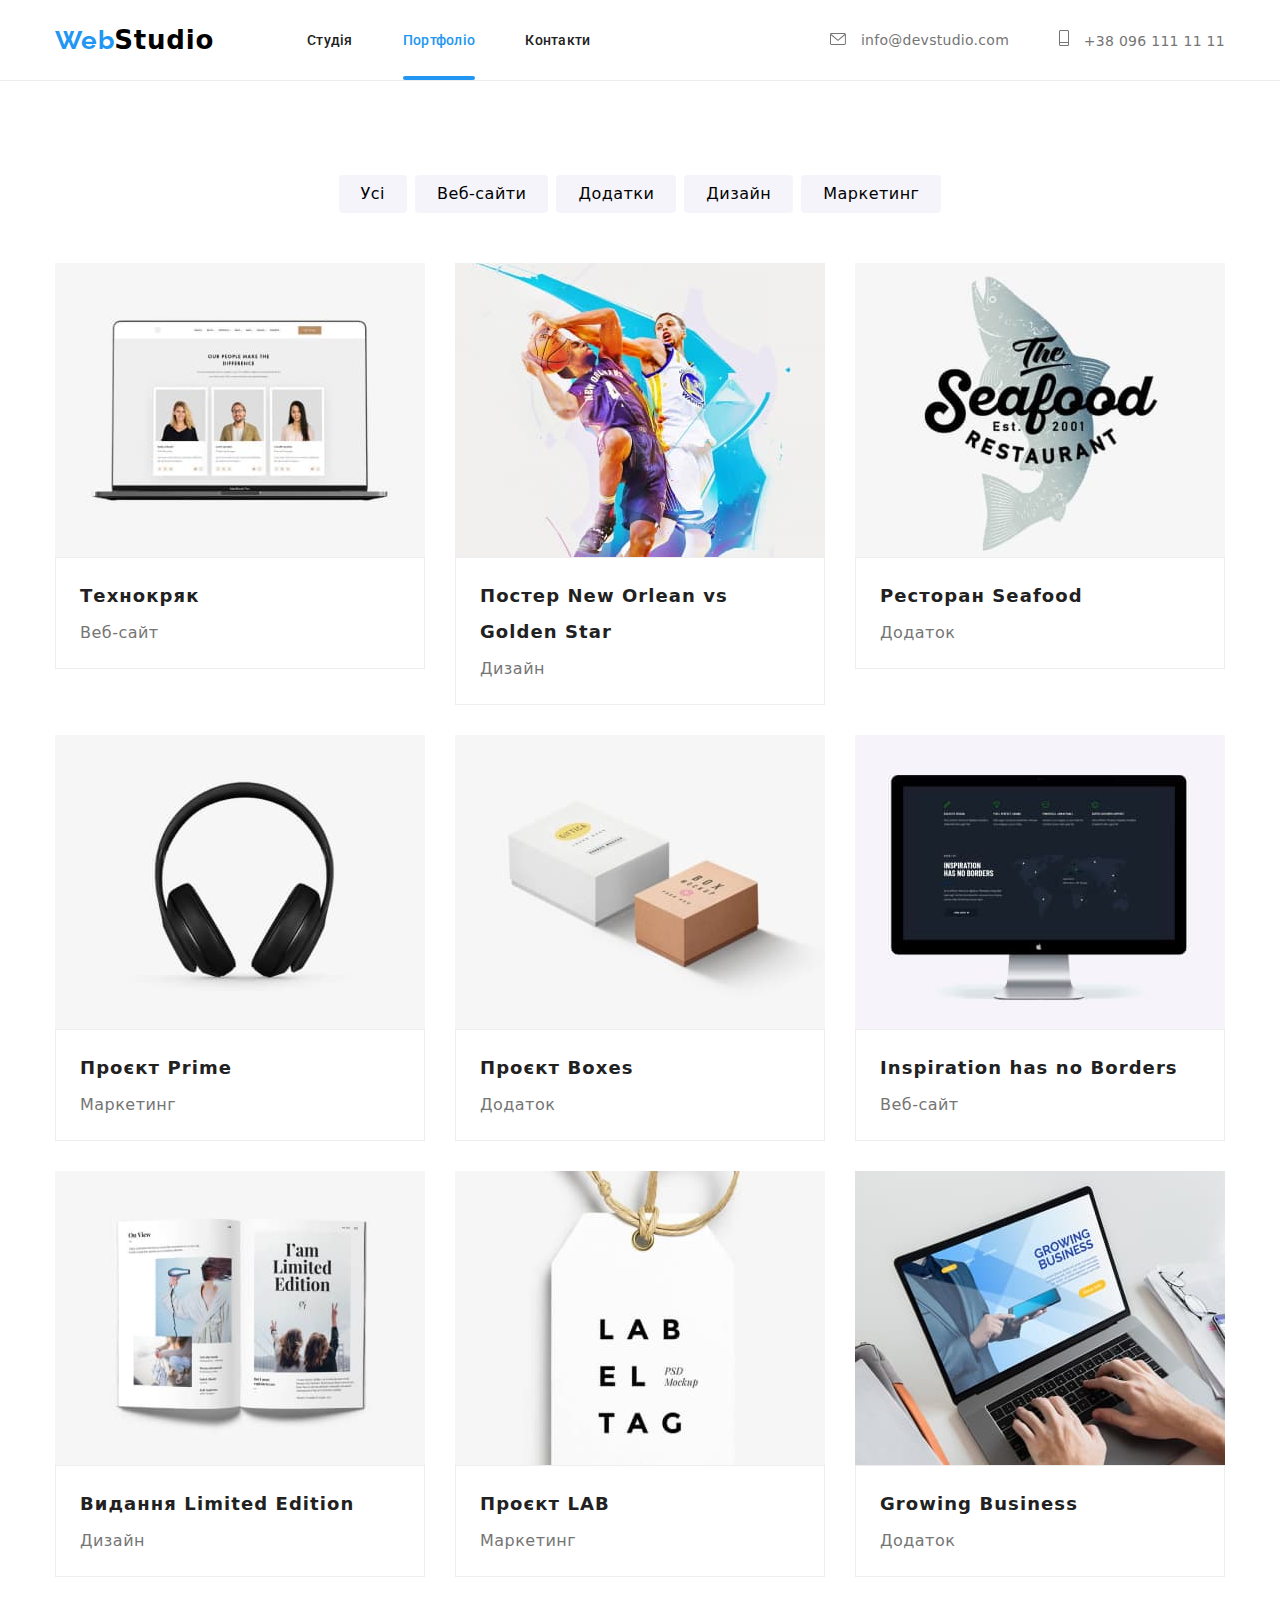
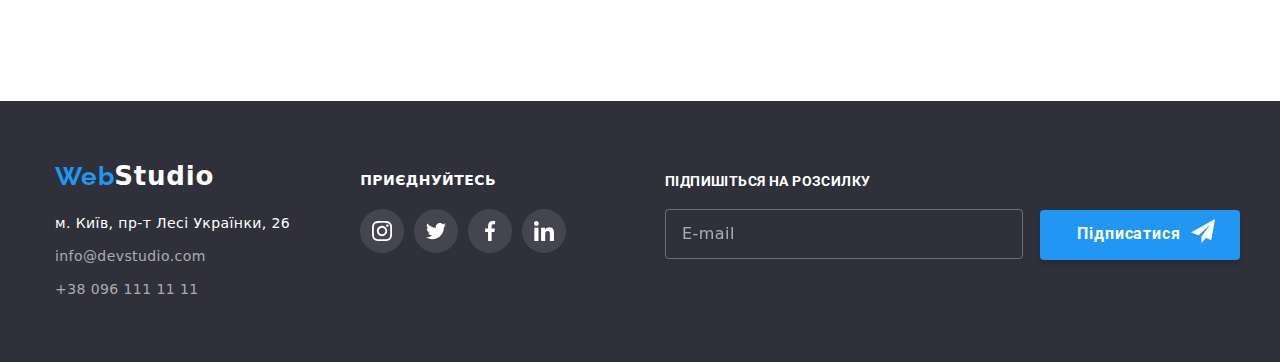
==== portfolio.html @ ce72c4d0 "first commit SASS files" ====
<!DOCTYPE html>
<html lang="uk">
  <head>
    <meta charset="UTF-8" />
    <meta http-equiv="X-UA-Compatible" content="IE=edge" />
    <meta name="viewport" content="width=device-width, initial-scale=1.0" />
    <link rel="preconnect" href="https://fonts.googleapis.com" />
    <link rel="preconnect" href="https://fonts.gstatic.com" crossorigin />
    <link
      href="https://fonts.googleapis.com/css2?family=Raleway:wght@700&family=Roboto:wght@400;500;700;900&display=swap"
      rel="stylesheet"
    />
    <title>Портфоліо</title>
    <link
      rel="stylesheet"
      href="https://cdnjs.cloudflare.com/ajax/libs/modern-normalize/1.1.0/modern-normalize.min.css"
    />
    <!-- <link rel="stylesheet" href="css/styles.css" />   -->

       <link rel="stylesheet" href="./css/main.min.css" />  
  </head>
  <body>
    <header class="top-page">
      <div class="container container-header">
        <!-- container navigation -->

        <nav>
          <ul class="navigation">
            <li>
              <a href="WebStudio" lang="en" class="logo">
                <span class="part-logo">Web</span>Studio</a
              >
            </li>
            <li>
              <a href="./index.html" class="navigation-link">Студія</a>
            </li>
            <li>
              <a href="./portfolio.html" class="navigation-link current">Портфоліо</a>
            </li>
            <li><a href="#" class="navigation-link">Контакти</a></li>
          </ul>
        </nav>

        <!-- container contacts -->

        <ul class="contacts">
          <li>
            <a href="mailto:info@devstudio.com" class="contact-link">
              <svg class="contacts-logos" width="16" height="12">
                <use href="./images/icons.svg#icon-envelopehover"></use>
              </svg>
              info@devstudio.com</a
            >
          </li>
          <li>
            <a href="tel:+380961111111" class="contact-link">
              <svg class="contacts-logos" width="10" height="16">
                <use href="./images/icons.svg#icon-phone"></use>
              </svg>
              +38 096 111 11 11</a
            >
          </li>
        </ul>
      </div>
    </header>
    <!-- main unique part BUTTONS AND PROJECTS-->

    <main>
          <section class="buttons-and-projects">
            <div class="container-buttons-projects">
              <ul class="button-list">
                <li><button type="button" class="button-item">Усі</button></li>
                <li>
                  <button type="button" class="button-item">Веб-сайти</button>
                </li>
                <li><button type="button" class="button-item">Додатки</button></li>
                <li><button type="button" class="button-item">Дизайн</button></li>
                <li>
                  <button type="button" class="button-item">Маркетинг</button>
                </li>
              </ul>

          <!-- projects -->

          <h1 class="projects-hidden">Проекти</h1>

          <ul class="projects-list">

            <li class="projects">
            
              <a class="project-link" href="#" target="_blank" rel="noopener nofollow noreferrer">
            
                <div class="project-overlay">
                  <img src="./images/technoduck.jpg" alt="Веб-сайт Технокряк" width="370" height="294" class="project-image" />
                  <p class="project-text">
                    Ресурс пропонує комплексні пропозиції з різним рівнем функціоналу та сервісів. Все це дозволить відвідувачу
                    отримати
                    вичерпні відомості про компанію чи приватну особу.
                  </p>
                </div>
                <div class="project-border">
                  <h2 class="project-heading">Технокряк</h2>
                  <p class="project-description">Веб-сайт</p>
                </div>
              </a>
            </li>


            <li class="projects">
              <a class="project-link" href="#" target="_blank" rel="noopener nofollow noreferrer">
            
            
                <div class="project-overlay">
                  <img src="./images/neworleans.jpg" alt="Постер New Orlean vs Golden Star" width="370" height="294"
                    class="project-image" />
                  <p class="project-text">
                    Ресурс пропонує комплексні пропозиції з різним рівнем функціоналу та сервісів. Все це дозволить відвідувачу
                    отримати
                    вичерпні відомості про компанію чи приватну особу.
                  </p>
            
                </div>
                <div class="project-border">
                  <h2 class="project-heading">
                    Постер New Orlean vs Golden Star
                  </h2>
                  <p class="project-description">Дизайн</p>
                </div>
              </a>
            </li>


            <li class="projects">
              <a
                class="project-link"
                href="#"
                target="_blank"
                rel="noopener nofollow noreferrer"
                >
                
                <div class="project-overlay">

               <img
                  src="./images/seafood.jpg"
                  alt="Ресторан Seafood"
                  width="370"
                  height="294"
                  class="project-image"
              />


                <p class="project-text">
                  Ресурс пропонує комплексні пропозиції з різним рівнем функціоналу та сервісів. Все це дозволить відвідувачу отримати
                  вичерпні відомості про компанію чи приватну особу.
                </p>
            
             </div>
              <div class="project-border">
                <h2 class="project-heading">Ресторан Seafood</h2>
                <p class="project-description">Додаток</p>
              </div>
              </a>
            </li>

            <li class="projects">
              <a
                class="project-link"
                href="#"
                target="_blank"
                rel="noopener nofollow noreferrer"
                >
                
                <div class="project-overlay">

                <img
                  src="./images/prime.jpg"
                  alt="Проєкт Prime"
                  width="370"
                  height="294"
                  class="project-image"
              />
            
                <p class="project-text">
                  Ресурс пропонує комплексні пропозиції з різним рівнем функціоналу та сервісів. Все це дозволить відвідувачу отримати
                  вичерпні відомості про компанію чи приватну особу.
                </p>
            </div>
              <div class="project-border">
                <h2 class="project-heading">Проєкт Prime</h2>
                <p class="project-description">Маркетинг</p>
              </div>
              </a>
            </li>


            <li class="projects">
              <a
                class="project-link"
                href="#"
                target="_blank"
                rel="noopener nofollow noreferrer"
                >
                <div class="project-overlay">

                <img
                  src="./images/boxes.jpg"
                  alt="Проєкт Boxes"
                  width="370"
                  height="294"
                  class="project-image"
              />
            
            
                <p class="project-text">
                  Ресурс пропонує комплексні пропозиції з різним рівнем функціоналу та сервісів. Все це дозволить відвідувачу отримати
                  вичерпні відомості про компанію чи приватну особу.
                </p>
            </div>
              <div class="project-border">
                <h2 class="project-heading">Проєкт Boxes</h2>
                <p class="project-description">Додаток</p>
              </div>
              </a>
            </li>

            <li class="projects">
              <a
                class="project-link"
                href="#"
                target="_blank"
                rel="noopener nofollow noreferrer"
                >
                <div class="project-overlay">

                <img
                  src="./images/inspiration.jpg"
                  alt="Веб-сайт Inspiration has no Borders"
                  width="370"
                  height="294"
                  class="project-image"
              />
            
                <p class="project-text">
                  Ресурс пропонує комплексні пропозиції з різним рівнем функціоналу та сервісів. Все це дозволить відвідувачу отримати
                  вичерпні відомості про компанію чи приватну особу.
                </p>
            
            </div>
              <div class="project-border">
                <h2 class="project-heading">Inspiration has no Borders</h2>
                <p class="project-description">Веб-сайт</p>
              </div>

              </a>
            </li>

            <li class="projects">
              <a
                class="project-link"
                href="#"
                target="_blank"
                rel="noopener nofollow noreferrer"
                >
                <div class="project-overlay">

                <img
                  class="project-image"
                  src="./images/limited.jpg"
                  alt="Видання Limited Edition"
                  width="370"
                  height="294"
              />
            
                <p class="project-text">
                  Ресурс пропонує комплексні пропозиції з різним рівнем функціоналу та сервісів. Все це дозволить відвідувачу отримати
                  вичерпні відомості про компанію чи приватну особу.
                </p>
            
            </div>   
            
              <div class="project-border">
                <h2 class="project-heading">Видання Limited Edition</h2>
                <p class="project-description">Дизайн</p>
              </div>
              </a>
            </li>

            <li class="projects">
              <a
                class="project-link"
                href="#"
                target="_blank"
                rel="noopener nofollow noreferrer"
                >
                <div class="project-overlay">

                <img
                  class="project-image"
                  src="./images/lab.jpg"
                  alt="Проєкт LAB"
                  width="370"
                  height="294"
              />

                <p class="project-text">
                  Ресурс пропонує комплексні пропозиції з різним рівнем функціоналу та сервісів. Все це дозволить відвідувачу отримати
                  вичерпні відомості про компанію чи приватну особу.
                </p>
            </div>
           
              <div class="project-border">
                <h2 class="project-heading">Проєкт LAB</h2>
                <p class="project-description">Маркетинг</p>
              </div>
              </a>
            </li>

            <li class="projects">
              <a
                class="project-link"
                href="#"
                target="_blank"
                rel="noopener nofollow noreferrer"
                >
                
                <div class="project-overlay">
                  <img
                  class="project-image"
                  src="./images/growingb.jpg"
                  alt="Додаток"
                  width="370"
                  height="294"
              />
            
                <p class="project-text">
                  Ресурс пропонує комплексні пропозиції з різним рівнем функціоналу та сервісів. Все це дозволить відвідувачу отримати
                  вичерпні відомості про компанію чи приватну особу.
                </p>

                </div>
            
              <div class="project-border">
                <h2 class="project-heading">Growing Business</h2>
                <p class="project-description">Додаток</p>
              </div>
            </li>
            </a>
          </ul>
        </div>
      </section>
    </main>

    <!-- footer HTML and portfolio -->

    <footer class="bottom-page">
      <div class="container container-footer">
        <div class="footer-contacts">
          <a href="WebStudio" lang="en" class="logo-footer"
            ><span class="part-logo">Web</span>Studio</a
          >
          <address>
            <ul class="link">
              <li>
                <a href="#" class="link-address"
                  >м. Київ, пр-т Лесі Українки, 26
                </a>
              </li>
              <li>
                <a href="mailto:info@devstudio.com" class="link-list"
                  >info@devstudio.com</a
                >
              </li>
              <li>
                <a href="tel:+380961111111" class="link-phone"
                  >+38 096 111 11 11</a
                >
              </li>
            </ul>
          </address>
        </div>

        <!-- --------------приєднуйтесь--------------------------- -->
        <div class="join-us">
          <span class="join-us-heading"> приєднуйтесь </span>
          <ul class="join-us-list">
            <li class="join-us-list-item">
              <a class="join-us-link" href="#">
                <svg class="join-us-logo" width="20" height="20">
                  <use href="./images/icons.svg#icon-instagram"></use>
                </svg>
              </a>
            </li>

            <li class="join-us-list-item">
              <a class="join-us-link" href="#">
                <svg class="join-us-logo" width="20" height="20">
                  <use href="./images/icons.svg#icon-twitter"></use>
                </svg>
              </a>
            </li>

            <li class="join-us-list-item">
              <a class="join-us-link" href="#">
                <svg class="join-us-logo" width="20" height="20">
                  <use href="./images/icons.svg#icon-facebook"></use>
                </svg>
              </a>
            </li>

            <li class="join-us-list-item">
              <a class="join-us-link" href="#">
                <svg class="join-us-logo" width="20" height="20">
                  <use href="./images/icons.svg#icon-linkedin"></use>
                </svg>
              </a>
            </li>
          </ul>

          <!-- footer part 3 -->
          
          <div class="footer-form">
          
            <form class="form-position">
              <span class="form-text"> Підпишіться на розсилку </span>
          
              <label for="footer-mail" class="form-label">
              </label>
              <input type="mail" name="footer-mail" id="footer-mail" class="form-input-mail" placeholder="E-mail"> </input>
          
              <button type="submit" class="footer-button"> Підписатися
                <svg class="footer-button-logo" width="24" height="24">
                  <use href="./images/icons.svg#icon-plane">
                  </use>
                </svg>
              </button>
            </form>

        </div>
      </div>
    </footer>
  </body>
</html>
---- css/styles.css ----
:root {
  --heading-color: #212121;
  --paragraps-color: #757575;
  --logo-hover-color: #2196f3;
  --black-logo-color: #000000;
  --white-logo-hero-color: #ffffff;
  --white-transparent-color: rgba(255, 255, 255, 0.6);

  --head-background-color: #ffffff;
  --main-background-color: #f5f5f5;
  --secondary-background-color: #f5f4fa;
  --footer-background-color: #2f303a;
  --card-background-color: #eeeeee;

  --logos-color: #afb1b8;
} 

 body {
  font-family: "Roboto", sans-serif;
  color: var(--heading-color);
}

html {
  box-sizing: border-box;
}

*,
* ::before,
* ::after {
  box-sizing: inherit;
}

h1,
h2,
h3,
h4,
h5,
h6,
p {
  margin: 0;
}

ul {
  list-style: none;
  margin: 0;
  padding: 0;
} 
/* header */

 .top-page {
  border-bottom: 1px solid #ececec;
  background-color: var(--head-background-color);
  /* padding-top: 24px;
  padding-bottom: 24px; */
 }

.container-header {
  display: flex;
  align-items: center;
  width: 1200px;
  padding-left: 15px;
  padding-right: 15px;
  margin: 0 auto;
}  

 .logo {
  color: var(--black-logo-color);
  font-weight: 700;
  font-size: 26px;
  line-height: 1.1923;
  letter-spacing: 0.03em;
  text-decoration: none;
}

.part-logo {
  color: var(--logo-hover-color);
  font-family: "Raleway";
} 

 .navigation {
  list-style: none;
  display: flex;
  align-items: center;
}

.navigation :not(:first-child) {
  margin-left: 50px;
}

.navigation :nth-child(2) {
  margin-left: 93px;
}

.navigation-list {
  display: flex;
}

.navigation-link {
  font-family: "Roboto";
  font-weight: 500;
  font-size: 14px;
  line-height: 1.1428;
  letter-spacing: 0.02em;

  color: var(--heading-color);
  text-decoration: none;

  position: relative;
  display: block;
  padding-top: 32px;
  padding-bottom: 32px;
}

.navigation-link::after {
  opacity: 0;
}

.navigation-link.current::after {
  content: "";
  position: absolute;
  width: 100%;
  height: 4px;
  left: 0;
  bottom: 0;

  background: var(--logo-hover-color);
  border-radius: 2px;

  opacity: 1;
  transition: color 250ms cubic-bezier(0.4, 0, 0.2, 1);
}

.navigation-link:hover,
.navigation-link:focus {
  color: var(--logo-hover-color);
  transition: color 250ms cubic-bezier(0.4, 0, 0.2, 1);
}

.navigation .navigation-link.current {
  color: var(--logo-hover-color);
} 

 .contacts {
  list-style: none;
  display: flex;
  margin-left: auto;
  gap: 50px;
  align-items: center;
}

.contacts-logos {
  fill: currentColor;
  margin-right: 10px;
}

.contact-link {
  color: var(--paragraps-color);
  text-decoration: none;
  font-weight: 500;
  font-size: 14px;
  line-height: 1.1428;
  letter-spacing: 0.02em;

  transition: color 250ms cubic-bezier(0.4, 0, 0.2, 1);
}

.contact-link:hover,
.contact-link:focus,
.contacts-logos:hover,
.contacts-logos:focus {
  color: var(--logo-hover-color);
} 

/*-------------main unique part----------------- */
/* hero */

 .hero {
  background-color: var(--footer-background-color);
  padding-top: 200px;
  padding-bottom: 200px;
  background-image: linear-gradient(
      rgba(47, 48, 58, 0.4),
      rgba(47, 48, 58, 0.4)
    ),
    url(../images/overlay.jpg);
  max-height: 1600px;
  background-repeat: no-repeat;
  background-position: center;
  background-size: cover;
}

.container-hero {
  width: 1200px;
  padding-left: 15px;
  padding-right: 15px;
  margin: 0 auto;
  /* height: 600px;*/
}

.hero-title {
  color: var(--white-logo-hero-color);
  font-weight: 900;
  font-size: 44px;
  line-height: 1.3636;
  text-align: center;
  letter-spacing: 0.06em;
  text-transform: uppercase;
}

.hero-button {
  font-family: inherit;
  font-weight: 700;
  font-size: 16px;
  line-height: 1.875;
  text-align: center;
  letter-spacing: 0.06em;
  color: var(--white-logo-hero-color);
  background-color: var(--logo-hover-color);

  padding: 10px 32px;

  display: flex;
  align-items: center;
  border: transparent;
  box-shadow: 0px 4px 4px rgba(0, 0, 0, 0.15);
  border-radius: 4px;
  margin-left: auto;
  margin-right: auto;
  margin-top: 30px;
} 

/* section Особливості */

 .container-advantages {
  display: flex;
  width: 1200px;
  padding-left: 15px;
  padding-right: 15px;
  margin-left: auto;
  margin-right: auto;
}

.advantages {
  background-color: var(--head-background-color);
  padding-top: 94px;
  padding-bottom: 94px;
}
.advantages-hidden {
  display: none;
}

.advantages-lists {
  list-style: none;

  width: 1200px;
  padding-left: 15px;
  padding-right: 15px;
  display: flex;
  gap: 30px;
  margin-left: auto;
  margin-right: auto;
}

.advantages-list {
  max-width: 270px;
}

.advantages-icon-style {
  width: 270px;
  height: 120px;
  background-color: var(--secondary-background-color);
  border-radius: 4px;
  display: flex;
  align-items: center;
  justify-content: center;
  margin-bottom: 30px;
}

.advantages-list-title {
  font-size: 14px;
  line-height: 1.1428;
  letter-spacing: 0.03em;
  text-transform: uppercase;

  margin-bottom: 10px;
}

.advantages-list-text {
  color: var(--paragraps-color);
  font-size: 14px;
  line-height: 1.7142;
  letter-spacing: 0.03em;
} 

/* section Чим ми займаємося*/

 .action-section {
  background-color: var(--head-background-color);
  padding-bottom: 94px;
}

.container-actions {
  display: flex;
  flex-direction: column;
  width: 1200px;
  padding-left: 15px;
  padding-right: 15px;
  margin-left: auto;
  margin-right: auto;
}

.actions {
  font-size: 36px;
  line-height: 1.1666;
  text-align: center;
  letter-spacing: 0.03em;

  margin-bottom: 50px;
}

.actions-illustrations {
  list-style: none;

  display: flex;
  gap: 30px;
  flex-wrap: wrap;
}

.actions-list {
  position: relative;
}

.actions-text {
  font-weight: 700;
  font-size: 14px;
  line-height: 16px;
  text-align: center;
  letter-spacing: 0.03em;
  text-transform: uppercase;
  color: var(--head-background-color);
  background-color: rgba(47, 48, 58, 0.8);
  width: 100%;
  height: 70px;

  position: absolute;
  bottom: 0;

  display: flex;
  justify-content: center;
  align-items: center;
} 

/*section Наша команда*/

.container-team {
  display: flex;
  flex-direction: column;
  width: 1200px;
  padding-left: 15px;
  padding-right: 15px;
  margin: 0 auto;
}

.team {
  background-color: var(--secondary-background-color);
  padding-top: 94px;
  padding-bottom: 94px;
}
.team-heading {
  font-size: 36px;
  line-height: 1.1666;
  text-align: center;
  letter-spacing: 0.03em;

  margin-bottom: 50px;
}
.team-list {
  list-style: none;
  display: flex;
  gap: 30px;
}

.team-card {
  box-shadow: 0px 1px 3px rgba(0, 0, 0, 0.12), 0px 1px 1px rgba(0, 0, 0, 0.14),
    0px 2px 1px rgba(0, 0, 0, 0.2);
  border-radius: 0px 0px 4px 4px;
  background-color: var(--head-background-color);
}

.team-card-image {
  display: block;
}

.team-text {
  padding-top: 30px;
  padding-bottom: 16px;
}

.team-members {
  font-weight: 500;
  font-size: 16px;
  line-height: 1.1875;
  text-align: center;
  letter-spacing: 0.03em;
  margin-bottom: 10px;
}

.team-job {
  color: var(--paragraps-color);
  font-size: 16px;
  line-height: 1.1875;
  text-align: center;
  letter-spacing: 0.03em;
} 

.social-network-list {
  display: flex;
  justify-content: center;
  gap: 10px;
  margin-bottom: 30px;
}
.social-network-item {
  width: 44px;
  height: 44px;
}

.social-network-link {
  background-color: var(--white-logo-hero-color);
  border-radius: 50%;
  display: flex;
  align-items: center;
  justify-content: center;
  width: 100%;
  height: 100%;

  transition: background-color 250ms cubic-bezier(0.4, 0, 0.2, 1);
}

.social-network-logo {
  fill: var(--logos-color);

  transition: fill 250ms cubic-bezier(0.4, 0, 0.2, 1);
}

.social-network-link:hover,
.social-network-link:focus {
  background-color: var(--logo-hover-color);
}

.social-network-link:hover .social-network-logo {
  fill: var(--white-logo-hero-color);
}

.social-network-link:focus .social-network-logo {
  fill: var(--white-logo-hero-color);
} 

/* < !-- ---------Постійні клієнти----------------- --> */

 .clients {
  background-color: var(--head-background-color);
  padding-top: 94px;
  padding-bottom: 94px;
}
.container-clients {
  display: flex;
  flex-direction: column;
  width: 1200px;
  padding-left: 15px;
  padding-right: 15px;
  margin: 0 auto;
}

.clients-heading {
  font-size: 36px;
  line-height: 42px;
  text-align: center;
  letter-spacing: 0.03em;
  color: var(--heading-color);
  margin-bottom: 50px;
}

.clients-list {
  display: flex;
  justify-content: center;
  gap: 30px;
}

.clients-list-item {
  width: 170px;
  height: 92px;
}

.clients-link {
  width: 100%;
  height: 100%;

  display: flex;
  align-items: center;
  justify-content: center;
  border: 1px solid var(--logos-color);
  border-radius: 4px;
}

.clients-logo {
  fill: var(--logos-color);
  width: 106px;
  height: 60px;
  transition: fill 250ms cubic-bezier(0.4, 0, 0.2, 1),
    border 250ms cubic-bezier(0.4, 0, 0.2, 1);
}

.clients-link:hover,
.clients-link:focus {
  border-color: var(--logo-hover-color);
}

.clients-link:hover .clients-logo {
  fill: var(--logo-hover-color);
}

.clients-link:focus .clients-logo {
  fill: var(--logo-hover-color);
} 

/*-----------design footer HTML and portfolio------------*/

 .container-footer {
  display: flex;
  width: 1200px;
  padding-left: 15px;
  padding-right: 15px;
  margin: 0 auto;

  align-items: baseline;
  position: relative;
}

.footer-contacts {
  margin-right: 70px;
}

.bottom-page {
  background-color: var(--footer-background-color);
  padding-top: 60px;
  padding-bottom: 60px;
} */

.logo-footer {
  color: var(--white-logo-hero-color);
  font-style: normal;
  font-weight: 700;
  font-size: 26px;
  line-height: 1.1923;
  letter-spacing: 0.03em;
  text-decoration: none;

  display: flex;
  margin-bottom: 20px;
} 

 .link {
  list-style: none;
}

.link-address,
.link-list,
.link-phone {
  font-style: normal;
  text-decoration: none;
  font-size: 14px;
  line-height: 1.7142;
  letter-spacing: 0.03em;
  color: var(--white-logo-hero-color);

  display: flex;
}

.link-address,
.link-list {
  margin-bottom: 9px;
}

.link-list,
.link-phone {
  color: var(--white-transparent-color);
} 

/* < !-- footer part 3 --> */

 .footer-form {
  display: flex;
  align-items: baseline;
  right: 0;
  top: 12px;
  position: absolute;
}
.form-position {
  margin-left: 93px;
}

.form-text {
  display: flex;
  margin-bottom: 20px;

  font-family: "Roboto";
  font-style: normal;
  font-weight: 700;
  font-size: 14px;
  line-height: 16px;
  letter-spacing: 0.03em;
  text-transform: uppercase;
  color: var(--white-logo-hero-color);
}

.form-input-mail {
  box-sizing: border-box;

  width: 358px;
  height: 50px;

  border: 1px solid rgba(255, 255, 255, 0.3);
  filter: drop-shadow(0px 4px 4px rgba(0, 0, 0, 0.15));
  border-radius: 4px;
  background-color: transparent;
  padding-left: 16px;

  cursor: pointer;

  transition: border-color 250ms cubic-bezier(0.4, 0, 0.2, 1);
}
.form-input-mail:hover,
.form-input-mail:focus {
  border-color: var(--logo-hover-color);
}

.form-input-mail:focus {
  color: var(--head-background-color);
} 

.form-input-mail::placeholder {
  font-weight: 400;
  font-size: 16px;
  line-height: 1.25px;
 

  letter-spacing: 0.03em;

  color: rgba(255, 255, 255, 0.6);

} 

.footer-button {
  width: 200px;
  height: 50px;
  padding-right: 28px;
  margin-left: 12px;

  background-color: var(--logo-hover-color);
  box-shadow: 0px 4px 4px rgba(0, 0, 0, 0.15);
  border-radius: 4px;
  border: transparent;

  font-family: "Roboto";
  font-style: normal;
  font-weight: 700;
  font-size: 16px;
  line-height: 1.88;
  letter-spacing: 0.06em;
  color: #ffffff;

  transition: background-color 250ms cubic-bezier(0.4, 0, 0.2, 1);
}

.footer-button:hover,
.footer-button:focus {
  background-color: #188ce8;
}

.footer-button-logo {
  position: absolute;
  fill: var(--head-background-color);
  margin-left: 10px;
} */

/* < !-- --------------приєднуйтесь---------------------- --> */

 .join-us-heading {
  color: var(--white-logo-hero-color);

  font-weight: 700;
  font-size: 14px;
  line-height: 16px;
  letter-spacing: 0.03em;
  text-transform: uppercase;
}

.join-us-list {
  display: flex;
  justify-content: center;
  margin-top: 20px;
  gap: 10px;
}

.join-us-link {
  background-color: rgba(255, 255, 255, 0.1);
  width: 44px;
  height: 44px;
  display: flex;
  border-radius: 50%;
  align-items: center;
  justify-content: center;

  transition: background-color 250ms cubic-bezier(0.4, 0, 0.2, 1);
}

.join-us-link:hover,
.join-us-link:focus {
  background-color: var(--logo-hover-color);
}

.join-us-logo {
  fill: var(--white-logo-hero-color);
  display: flex;
} 

/* ---------PORTFOLIO MAIN---------- */
/* BUTTONS AND PROJECTS */

.buttons-and-projects {
  background-color: var(--head-background-color);
  padding-top: 94px;
  padding-bottom: 94px;
}
.container-buttons-projects {
  width: 1200px;
  padding-left: 15px;
  padding-right: 15px;
  margin-left: auto;
  margin-right: auto;
}

.button-list {
  font-family: inherit;
  list-style: none;
  gap: 8px;
  justify-content: center;
  display: flex;

  margin-bottom: 50px;
}

.button-item {
  font-family: inherit;
  font-weight: 500;
  font-size: 16px;
  line-height: 1.625;
  text-align: center;
  letter-spacing: 0.03em;
  background-color: var(--secondary-background-color);
  border: none;
  cursor: pointer;
  border-radius: 4px;

  padding: 6px 22px;

  transition: background-color 250ms cubic-bezier(0.4, 0, 0.2, 1),
    box-shadow 250ms cubic-bezier(0.4, 0, 0.2, 1),
    color 250ms cubic-bezier(0.4, 0, 0.2, 1);
}

.button-item:hover,
.button-item:focus {
  background-color: var(--logo-hover-color);
  color: var(--white-logo-hero-color);
  box-shadow: 0px 3px 1px rgba(0, 0, 0, 0.1), 0px 1px 2px rgba(0, 0, 0, 0.08),
    0px 2px 2px rgba(0, 0, 0, 0.12);
} 

/* projects */

.projects-hidden {
  display: none;
}

.projects-list {
  list-style: none;
  display: flex;
  flex-wrap: wrap;
  column-gap: 30px;
  row-gap: 30px;
}

.projects {
  font-size: 18px;
  line-height: 2;
  letter-spacing: 0.06em;
  background-color: var(--white-logo-hero-color);

  flex-basis: calc((100% - 60px) / 3);
  transition: box-shadow 250ms cubic-bezier(0.4, 0, 0.2, 1);
}

.projects:hover {
  box-shadow: 0px 1px 1px rgba(0, 0, 0, 0.12), 0px 4px 4px rgba(0, 0, 0, 0.06),
    1px 4px 6px rgba(0, 0, 0, 0.16);
}

.project-border {
  border: 1px solid var(--card-background-color);
  padding: 20px 24px;
}

.project-heading {
  font-size: 18px;
  line-height: 2;
  letter-spacing: 0.06em;
}

.project-description {
  font-size: 16px;
  line-height: 1.875;
  letter-spacing: 0.03em;
  color: var(--paragraps-color);

  margin-top: 4px;
}

.project-link {
  text-decoration: none;
  color: var(--heading-color);
}

.project-overlay {
  position: relative;
  overflow: hidden;
}

.project-image {
  display: block;
}

.project-text {
  text-decoration: none;
  font-size: 18px;
  line-height: 1.56;
  letter-spacing: 0.03em;
  color: var(--white-logo-hero-color);
  background-color: rgba(33, 150, 243, 0.9);

  padding-top: 63px;
  padding-bottom: 63px;
  padding-left: 24px;
  padding-right: 24px;

  position: absolute;
  width: 100%;
  height: 100%;
  opacity: 0;
  transform: translateY(0);

  transition: transform 250ms cubic-bezier(0.4, 0, 0.2, 1),
    opacity 250ms cubic-bezier(0.4, 0, 0.2, 1);
}

.project-link:hover .project-text {
  transform: translateY(-100%);
  opacity: 1;
} 

/* ------------MODAL WINDOW-------------- */

 .overlay {
  width: 100%;
  height: 100%;
  position: fixed;
  top: 0;
  left: 0;
  background-color: rgba(0, 0, 0, 0.2);

  opacity: 1;

  transition: opacity 250ms cubic-bezier(0.4, 0, 0.2, 1),
    visibility 250ms cubic-bezier(0.4, 0, 0.2, 1);
}

.modal {
  position: absolute;
  width: 528px;
  min-height: 581px;
  background: #ffffff;
  box-shadow: 0px 1px 3px rgba(0, 0, 0, 0.12), 0px 1px 1px rgba(0, 0, 0, 0.14),
    0px 2px 1px rgba(0, 0, 0, 0.2);
  border-radius: 4px;

  top: 50%;
  left: 50%;

  transform: translate(-50%, -50%) scale(1);
  transition: transform 250ms linear;
}

.overlay.is-hidden {
  opacity: 0;
  visibility: hidden;
  pointer-events: none;
}

.overlay.is-hidden .modal {
  transform: translate(-50%, -50%) scale(0);
} 

 .modal-button {
  position: absolute;
  width: 30px;
  height: 30px;
  background-color: transparent;
  border: 1px solid rgba(0, 0, 0, 0.1);
  border-radius: 50%;

  display: flex;
  align-items: center;
  justify-content: center;
  cursor: pointer;
  margin: 8px;
  right: 0;

  transition: border-color 250ms cubic-bezier(0.4, 0, 0.2, 1), fill 250ms cubic-bezier(0.4, 0, 0.2, 1);

}

.modal-button:hover{
  fill:var(--logo-hover-color);
  border-color: var(--logo-hover-color);
} */

/* -------MODAL FORM INSIDE------------ */

.modal-form {
  margin: 41px;
}

.modal-text {
  display: flex;
  justify-content: center;

  font-family: "Roboto";
  font-style: normal;
  font-weight: 700;
  font-size: 20px;
  line-height: 23px;
  text-align: center;
  letter-spacing: 0.03em;

  width: 448px;
  height: 23px;

  color: var(--heading-color);
}

.form-wrap {
  position: relative;
}

.form-modal-label {
  display: flex;
  margin-bottom: 4px;
  margin-top: 10px;

  font-size: 12px;
  line-height: 1.166;
  letter-spacing: 0.01em;

  color: var(--paragraps-color);
}

.form-input {
  width: 448px;
  height: 40px;
  border-radius: 4px;

  padding-top: 11px;
  padding-bottom: 11px;
  padding-left: 42px;
  padding-right: 12px;

  border: 1px solid rgba(33, 33, 33, 0.2);

  transition: border-color 250ms cubic-bezier(0.4, 0, 0.2, 1);
}

.form-wrap:focus .form-imput {
  border-color: var(--logo-hover-color);
}

.form-input:hover,
.form-input:focus {
  border-color: var(--logo-hover-color);
}

.form-input:focus + .modal-svg,
.form-input:hover + .modal-svg {
  fill: var(--logo-hover-color);
}

.form-input:active,
:hover,
:focus {
  outline: 0;
  outline-offset: 0;
}

.modal-svg {
  position: absolute;
  top: 50%;
  margin-left: 12px;
  left: 0;
  transform: translateY(-50%);

  fill: var(--heading-color);

  transition: fill 250ms cubic-bezier(0.4, 0, 0.2, 1);
}

.textarea-box {
  width: 448px;
  height: 120px;
  padding: 12px 16px;

  border: 1px solid rgba(33, 33, 33, 0.2);
  border-radius: 4px;
}

.textarea-box:hover,
.textarea-box:focus {
  border-color: var(--logo-hover-color);
}

.textarea-box::placeholder {
  font-size: 12px;
  line-height: 14px;
  letter-spacing: 0.01em;

  color: rgba(117, 117, 117, 0.5);
}
.checkbox {
  margin-top: 20px;
  display: flex;
  align-items: center;
}

.checkbox-icon-hide {
  /* -webkit-appearance: none;  
   -moz-appearance: none;  */

   position: absolute;
  width: 1px;
  height: 1px;
  margin: -1px;
  border: 0;
  padding: 0;
  clip: rect(0 0 0 0);
  overflow: hidden;
}

.conditions-terms {
  display: flex;
  align-items: center;
  margin-left: 13px;
}

.icon-check {
  fill: transparent;
  position: absolute;
}

.checkbox-icon-hide:checked + .icon-empty {
  background-color: var(--logo-hover-color);
  border-color: var(--logo-hover-color);
  background-size: contain;
  background-origin: border-box;
}

.checkbox-icon-hide:checked ~ .icon-check {
  fill: var(--head-background-color);
}

.icon-empty {
  display: inline-block;

  width: 16px;
  height: 15px;
  border: 2px solid #212121;
  border-radius: 2px;

  position: absolute;
}

.conditions-text {
  margin-left: 25px;

  font-size: 14px;
  line-height: 1.71;
  letter-spacing: 0.03em;

  color: var(--paragraps-color);
}

.conditions-link {
  margin-left: 5px;

  font-size: 14px;
  line-height: 1, 71;
  letter-spacing: 0.03em;

  color: var(--logo-hover-color);
} 

.modal-window-button {
  margin-top: 30px;

  font-weight: 700;

  justify-content: center;
  align-items: center;
  display: flex;
  margin-left: auto;
  margin-right: auto;

  width: 200px;
  height: 50px;

  background-color: var(--logo-hover-color);
  box-shadow: 0px 4px 4px rgba(0, 0, 0, 0.15);
  border-radius: 4px;
  border: transparent;
  font-size: 16px;
  line-height: 1.88;
  letter-spacing: 0.06em;

  color: var(--white-logo-hero-color);

  cursor: pointer;
  transition: background-color 250ms cubic-bezier(0.4, 0, 0.2, 1);
}

.modal-window-button:hover {
  background-color: #188ce8;
}
---- css/main.min.css ----
:root{--heading-color: #212121;--paragraps-color: #757575;--logo-hover-color: #2196f3;--black-logo-color: #000000;--white-logo-hero-color: #ffffff;--white-transparent-color: rgba(255, 255, 255, 0.6);--head-background-color: #ffffff;--main-background-color: #f5f5f5;--secondary-background-color: #f5f4fa;--footer-background-color: #2f303a;--card-background-color: #eeeeee;--logos-color: #afb1b8}body{font-family:"Roboto",sans-serif;color:var(--heading-color)}html{box-sizing:border-box}*,* ::before,* ::after{box-sizing:inherit}h1,h2,h3,h4,h5,h6,p{margin:0}ul{list-style:none;margin:0;padding:0}/*! modern-normalize v1.1.0 | MIT License | https://github.com/sindresorhus/modern-normalize */*,::before,::after{box-sizing:border-box}html{line-height:1.15;-webkit-text-size-adjust:100%;-moz-tab-size:4;-o-tab-size:4;tab-size:4}body{margin:0;font-family:system-ui,-apple-system,"Segoe UI",Roboto,Helvetica,Arial,sans-serif,"Apple Color Emoji","Segoe UI Emoji"}hr{height:0;color:inherit}abbr[title]{-webkit-text-decoration:underline dotted;text-decoration:underline dotted}b,strong{font-weight:bolder}code,kbd,samp,pre{font-family:ui-monospace,SFMono-Regular,Consolas,"Liberation Mono",Menlo,monospace;font-size:1em}small{font-size:80%}sub,sup{font-size:75%;line-height:0;position:relative;vertical-align:baseline}sub{bottom:-0.25em}sup{top:-0.5em}table{text-indent:0;border-color:inherit}button,input,optgroup,select,textarea{font-family:inherit;font-size:100%;line-height:1.15;margin:0}button,select{text-transform:none}button,[type=button],[type=reset],[type=submit]{-webkit-appearance:button}::-moz-focus-inner{border-style:none;padding:0}:-moz-focusring{outline:1px dotted ButtonText}:-moz-ui-invalid{box-shadow:none}legend{padding:0}progress{vertical-align:baseline}::-webkit-inner-spin-button,::-webkit-outer-spin-button{height:auto}[type=search]{-webkit-appearance:textfield;outline-offset:-2px}::-webkit-search-decoration{-webkit-appearance:none}::-webkit-file-upload-button{-webkit-appearance:button;font:inherit}summary{display:list-item}.logo{color:var(--black-logo-color);font-weight:700;font-size:26px;line-height:1.1923;letter-spacing:.03em;text-decoration:none}.part-logo{color:var(--logo-hover-color);font-family:"Raleway"}.top-page{border-bottom:1px solid #ececec;background-color:var(--head-background-color)}.container-header{display:flex;align-items:center;width:1200px;padding-left:15px;padding-right:15px;margin:0 auto}.navigation{list-style:none;display:flex;align-items:center}.navigation :not(:first-child){margin-left:50px}.navigation :nth-child(2){margin-left:93px}.navigation-list{display:flex}.navigation-link{font-family:"Roboto";font-weight:500;font-size:14px;line-height:1.1428;letter-spacing:.02em;color:var(--heading-color);text-decoration:none;position:relative;display:block;padding-top:32px;padding-bottom:32px}.navigation-link::after{opacity:0}.navigation-link.current::after{content:"";position:absolute;width:100%;height:4px;left:0;bottom:0;background:var(--logo-hover-color);border-radius:2px;opacity:1;transition:color 250ms cubic-bezier(0.4, 0, 0.2, 1)}.navigation-link:hover,.navigation-link:focus{color:var(--logo-hover-color);transition:color 250ms cubic-bezier(0.4, 0, 0.2, 1)}.navigation .navigation-link.current{color:var(--logo-hover-color)}.contacts{list-style:none;display:flex;margin-left:auto;gap:50px;align-items:center}.contacts-logos{fill:currentColor;margin-right:10px}.contact-link{color:var(--paragraps-color);text-decoration:none;font-weight:500;font-size:14px;line-height:1.1428;letter-spacing:.02em;transition:color 250ms cubic-bezier(0.4, 0, 0.2, 1)}.contact-link:hover,.contact-link:focus,.contacts-logos:hover,.contacts-logos:focus{color:var(--logo-hover-color)}.hero{background-color:var(--footer-background-color);padding-top:200px;padding-bottom:200px;background-image:linear-gradient(rgba(47, 48, 58, 0.4), rgba(47, 48, 58, 0.4)),url(../images/overlay.jpg);max-height:1600px;background-repeat:no-repeat;background-position:center;background-size:cover}.container-hero{width:1200px;padding-left:15px;padding-right:15px;margin:0 auto}.hero-title{color:var(--white-logo-hero-color);font-weight:900;font-size:44px;line-height:1.3636;text-align:center;letter-spacing:.06em;text-transform:uppercase}.hero-button{font-family:inherit;font-weight:700;font-size:16px;line-height:1.875;text-align:center;letter-spacing:.06em;color:var(--white-logo-hero-color);background-color:var(--logo-hover-color);padding:10px 32px;display:flex;align-items:center;border:rgba(0,0,0,0);box-shadow:0px 4px 4px rgba(0,0,0,.15);border-radius:4px;margin-left:auto;margin-right:auto;margin-top:30px}.container-advantages{display:flex;width:1200px;padding-left:15px;padding-right:15px;margin-left:auto;margin-right:auto}.advantages{background-color:var(--head-background-color);padding-top:94px;padding-bottom:94px}.advantages-hidden{display:none}.advantages-lists{list-style:none;width:1200px;padding-left:15px;padding-right:15px;display:flex;gap:30px;margin-left:auto;margin-right:auto}.advantages-list{max-width:270px}.advantages-icon-style{width:270px;height:120px;background-color:var(--secondary-background-color);border-radius:4px;display:flex;align-items:center;justify-content:center;margin-bottom:30px}.advantages-list-title{font-size:14px;line-height:1.1428;letter-spacing:.03em;text-transform:uppercase;margin-bottom:10px}.advantages-list-text{color:var(--paragraps-color);font-size:14px;line-height:1.7142;letter-spacing:.03em}.action-section{background-color:var(--head-background-color);padding-bottom:94px}.container-actions{display:flex;flex-direction:column;width:1200px;padding-left:15px;padding-right:15px;margin-left:auto;margin-right:auto}.actions{font-size:36px;line-height:1.1666;text-align:center;letter-spacing:.03em;margin-bottom:50px}.actions-illustrations{list-style:none;display:flex;gap:30px;flex-wrap:wrap}.actions-list{position:relative}.actions-text{font-weight:700;font-size:14px;line-height:16px;text-align:center;letter-spacing:.03em;text-transform:uppercase;color:var(--head-background-color);background-color:rgba(47,48,58,.8);width:100%;height:70px;position:absolute;bottom:0;display:flex;justify-content:center;align-items:center}.container-team{display:flex;flex-direction:column;width:1200px;padding-left:15px;padding-right:15px;margin:0 auto}.team{background-color:var(--secondary-background-color);padding-top:94px;padding-bottom:94px}.team-heading{font-size:36px;line-height:1.1666;text-align:center;letter-spacing:.03em;margin-bottom:50px}.team-list{list-style:none;display:flex;gap:30px}.team-card{box-shadow:0px 1px 3px rgba(0,0,0,.12),0px 1px 1px rgba(0,0,0,.14),0px 2px 1px rgba(0,0,0,.2);border-radius:0px 0px 4px 4px;background-color:var(--head-background-color)}.team-card-image{display:block}.team-text{padding-top:30px;padding-bottom:16px}.team-members{font-weight:500;font-size:16px;line-height:1.1875;text-align:center;letter-spacing:.03em;margin-bottom:10px}.team-job{color:var(--paragraps-color);font-size:16px;line-height:1.1875;text-align:center;letter-spacing:.03em}.social-network-list{display:flex;justify-content:center;gap:10px;margin-bottom:30px}.social-network-item{width:44px;height:44px}.social-network-link{background-color:var(--white-logo-hero-color);border-radius:50%;display:flex;align-items:center;justify-content:center;width:100%;height:100%;transition:background-color 250ms cubic-bezier(0.4, 0, 0.2, 1)}.social-network-logo{fill:var(--logos-color);transition:fill 250ms cubic-bezier(0.4, 0, 0.2, 1)}.social-network-link:hover,.social-network-link:focus{background-color:var(--logo-hover-color)}.social-network-link:hover .social-network-logo{fill:var(--white-logo-hero-color)}.social-network-link:focus .social-network-logo{fill:var(--white-logo-hero-color)}.clients{background-color:var(--head-background-color);padding-top:94px;padding-bottom:94px}.container-clients{display:flex;flex-direction:column;width:1200px;padding-left:15px;padding-right:15px;margin:0 auto}.clients-heading{font-size:36px;line-height:42px;text-align:center;letter-spacing:.03em;color:var(--heading-color);margin-bottom:50px}.clients-list{display:flex;justify-content:center;gap:30px}.clients-list-item{width:170px;height:92px}.clients-link{width:100%;height:100%;display:flex;align-items:center;justify-content:center;border:1px solid var(--logos-color);border-radius:4px}.clients-logo{fill:var(--logos-color);width:106px;height:60px;transition:fill 250ms cubic-bezier(0.4, 0, 0.2, 1),border 250ms cubic-bezier(0.4, 0, 0.2, 1)}.clients-link:hover,.clients-link:focus{border-color:var(--logo-hover-color)}.clients-link:hover .clients-logo{fill:var(--logo-hover-color)}.clients-link:focus .clients-logo{fill:var(--logo-hover-color)}.container-footer{display:flex;width:1200px;padding-left:15px;padding-right:15px;margin:0 auto;align-items:baseline;position:relative}.footer-contacts{margin-right:70px}.bottom-page{background-color:var(--footer-background-color);padding-top:60px;padding-bottom:60px}.logo-footer{color:var(--white-logo-hero-color);font-style:normal;font-weight:700;font-size:26px;line-height:1.1923;letter-spacing:.03em;text-decoration:none;display:flex;margin-bottom:20px;align-items:baseline}.link{list-style:none}.link-address,.link-list,.link-phone{font-style:normal;text-decoration:none;font-size:14px;line-height:1.7142;letter-spacing:.03em;color:var(--white-logo-hero-color);display:flex}.link-address,.link-list{margin-bottom:9px}.link-list,.link-phone{color:var(--white-transparent-color)}.join-us-heading{color:var(--white-logo-hero-color);font-weight:700;font-size:14px;line-height:16px;letter-spacing:.03em;text-transform:uppercase}.join-us-list{display:flex;justify-content:center;margin-top:20px;gap:10px}.join-us-link{background-color:rgba(255,255,255,.1);width:44px;height:44px;display:flex;border-radius:50%;align-items:center;justify-content:center;transition:background-color 250ms cubic-bezier(0.4, 0, 0.2, 1)}.join-us-link:hover,.join-us-link:focus{background-color:var(--logo-hover-color)}.join-us-logo{fill:var(--white-logo-hero-color);display:flex}.footer-form{display:flex;align-items:baseline;right:0;top:12px;position:absolute}.form-position{margin-left:93px}.form-text{display:flex;margin-bottom:20px;font-family:"Roboto";font-style:normal;font-weight:700;font-size:14px;line-height:16px;letter-spacing:.03em;text-transform:uppercase;color:var(--white-logo-hero-color)}.form-input-mail{box-sizing:border-box;width:358px;height:50px;border:1px solid rgba(255,255,255,.3);filter:drop-shadow(0px 4px 4px rgba(0, 0, 0, 0.15));border-radius:4px;background-color:rgba(0,0,0,0);padding-left:16px;cursor:pointer;transition:border-color 250ms cubic-bezier(0.4, 0, 0.2, 1)}.form-input-mail:hover,.form-input-mail:focus{border-color:var(--logo-hover-color)}.form-input-mail:focus{color:var(--head-background-color)}.form-input-mail::-moz-placeholder{font-weight:400;font-size:16px;line-height:1.25px;letter-spacing:.03em;color:rgba(255,255,255,.6)}.form-input-mail:-ms-input-placeholder{font-weight:400;font-size:16px;line-height:1.25px;letter-spacing:.03em;color:rgba(255,255,255,.6)}.form-input-mail::placeholder{font-weight:400;font-size:16px;line-height:1.25px;letter-spacing:.03em;color:rgba(255,255,255,.6)}.footer-button{width:200px;height:50px;padding-right:28px;margin-left:12px;background-color:var(--logo-hover-color);box-shadow:0px 4px 4px rgba(0,0,0,.15);border-radius:4px;border:rgba(0,0,0,0);font-family:"Roboto";font-style:normal;font-weight:700;font-size:16px;line-height:1.88;letter-spacing:.06em;color:#fff;transition:background-color 250ms cubic-bezier(0.4, 0, 0.2, 1)}.footer-button:hover,.footer-button:focus{background-color:#188ce8}.footer-button-logo{position:absolute;fill:var(--head-background-color);margin-left:10px}.overlay{width:100%;height:100%;position:fixed;top:0;left:0;background-color:rgba(0,0,0,.2);opacity:1;transition:opacity 250ms cubic-bezier(0.4, 0, 0.2, 1),visibility 250ms cubic-bezier(0.4, 0, 0.2, 1)}.modal{position:absolute;width:528px;min-height:581px;background:#fff;box-shadow:0px 1px 3px rgba(0,0,0,.12),0px 1px 1px rgba(0,0,0,.14),0px 2px 1px rgba(0,0,0,.2);border-radius:4px;top:50%;left:50%;transform:translate(-50%, -50%) scale(1);transition:transform 250ms linear}.overlay.is-hidden{opacity:0;visibility:hidden;pointer-events:none}.overlay.is-hidden .modal{transform:translate(-50%, -50%) scale(0)}.modal-button{position:absolute;width:30px;height:30px;background-color:rgba(0,0,0,0);border:1px solid rgba(0,0,0,.1);border-radius:50%;display:flex;align-items:center;justify-content:center;cursor:pointer;margin:8px;right:0;transition:border-color 250ms cubic-bezier(0.4, 0, 0.2, 1),fill 250ms cubic-bezier(0.4, 0, 0.2, 1)}.modal-button:hover{fill:var(--logo-hover-color);border-color:var(--logo-hover-color)}.modal-form{margin:41px}.modal-text{display:flex;justify-content:center;font-family:"Roboto";font-style:normal;font-weight:700;font-size:20px;line-height:23px;text-align:center;letter-spacing:.03em;width:448px;height:23px;color:var(--heading-color)}.form-wrap{position:relative}.form-modal-label{display:flex;margin-bottom:4px;margin-top:10px;font-size:12px;line-height:1.166;letter-spacing:.01em;color:var(--paragraps-color)}.form-input{width:448px;height:40px;border-radius:4px;padding-top:11px;padding-bottom:11px;padding-left:42px;padding-right:12px;border:1px solid rgba(33,33,33,.2);transition:border-color 250ms cubic-bezier(0.4, 0, 0.2, 1)}.form-wrap:focus .form-imput{border-color:var(--logo-hover-color)}.form-input:hover,.form-input:focus{border-color:var(--logo-hover-color)}.form-input:focus+.modal-svg,.form-input:hover+.modal-svg{fill:var(--logo-hover-color)}.form-input:active,:hover,:focus{outline:0;outline-offset:0}.modal-svg{position:absolute;top:50%;margin-left:12px;left:0;transform:translateY(-50%);fill:var(--heading-color);transition:fill 250ms cubic-bezier(0.4, 0, 0.2, 1)}.textarea-box{width:448px;height:120px;padding:12px 16px;border:1px solid rgba(33,33,33,.2);border-radius:4px}.textarea-box:hover,.textarea-box:focus{border-color:var(--logo-hover-color)}.textarea-box::-moz-placeholder{font-size:12px;line-height:14px;letter-spacing:.01em;color:rgba(117,117,117,.5)}.textarea-box:-ms-input-placeholder{font-size:12px;line-height:14px;letter-spacing:.01em;color:rgba(117,117,117,.5)}.textarea-box::placeholder{font-size:12px;line-height:14px;letter-spacing:.01em;color:rgba(117,117,117,.5)}.checkbox{margin-top:20px;display:flex;align-items:center}.checkbox-icon-hide{position:absolute;width:1px;height:1px;margin:-1px;border:0;padding:0;clip:rect(0 0 0 0);overflow:hidden}.conditions-terms{display:flex;align-items:center;margin-left:13px}.icon-check{fill:rgba(0,0,0,0);position:absolute}.checkbox-icon-hide:checked+.icon-empty{background-color:var(--logo-hover-color);border-color:var(--logo-hover-color);background-size:contain;background-origin:border-box}.checkbox-icon-hide:checked~.icon-check{fill:var(--head-background-color)}.icon-empty{display:inline-block;width:16px;height:15px;border:2px solid #212121;border-radius:2px;position:absolute}.conditions-text{margin-left:25px;font-size:14px;line-height:1.71;letter-spacing:.03em;color:var(--paragraps-color)}.conditions-link{margin-left:5px;font-size:14px;line-height:1,71;letter-spacing:.03em;color:var(--logo-hover-color)}.modal-window-button{margin-top:30px;font-weight:700;justify-content:center;align-items:center;display:flex;margin-left:auto;margin-right:auto;width:200px;height:50px;background-color:var(--logo-hover-color);box-shadow:0px 4px 4px rgba(0,0,0,.15);border-radius:4px;border:rgba(0,0,0,0);font-size:16px;line-height:1.88;letter-spacing:.06em;color:var(--white-logo-hero-color);cursor:pointer;transition:background-color 250ms cubic-bezier(0.4, 0, 0.2, 1)}.modal-window-button:hover{background-color:#188ce8}.buttons-and-projects{background-color:var(--head-background-color);padding-top:94px;padding-bottom:94px}.container-buttons-projects{width:1200px;padding-left:15px;padding-right:15px;margin-left:auto;margin-right:auto}.button-list{font-family:inherit;list-style:none;gap:8px;justify-content:center;display:flex;margin-bottom:50px}.button-item{font-family:inherit;font-weight:500;font-size:16px;line-height:1.625;text-align:center;letter-spacing:.03em;background-color:var(--secondary-background-color);border:none;cursor:pointer;border-radius:4px;padding:6px 22px;transition:background-color 250ms cubic-bezier(0.4, 0, 0.2, 1),box-shadow 250ms cubic-bezier(0.4, 0, 0.2, 1),color 250ms cubic-bezier(0.4, 0, 0.2, 1)}.button-item:hover,.button-item:focus{background-color:var(--logo-hover-color);color:var(--white-logo-hero-color);box-shadow:0px 3px 1px rgba(0,0,0,.1),0px 1px 2px rgba(0,0,0,.08),0px 2px 2px rgba(0,0,0,.12)}.projects-hidden{display:none}.projects-list{list-style:none;display:flex;flex-wrap:wrap;-moz-column-gap:30px;column-gap:30px;row-gap:30px}.projects{font-size:18px;line-height:2;letter-spacing:.06em;background-color:var(--white-logo-hero-color);flex-basis:calc((100% - 60px)/3);transition:box-shadow 250ms cubic-bezier(0.4, 0, 0.2, 1)}.projects:hover{box-shadow:0px 1px 1px rgba(0,0,0,.12),0px 4px 4px rgba(0,0,0,.06),1px 4px 6px rgba(0,0,0,.16)}.project-border{border:1px solid var(--card-background-color);padding:20px 24px}.project-heading{font-size:18px;line-height:2;letter-spacing:.06em}.project-description{font-size:16px;line-height:1.875;letter-spacing:.03em;color:var(--paragraps-color);margin-top:4px}.project-link{text-decoration:none;color:var(--heading-color)}.project-overlay{position:relative;overflow:hidden}.project-image{display:block}.project-text{text-decoration:none;font-size:18px;line-height:1.56;letter-spacing:.03em;color:var(--white-logo-hero-color);background-color:rgba(33,150,243,.9);padding-top:63px;padding-bottom:63px;padding-left:24px;padding-right:24px;position:absolute;width:100%;height:100%;opacity:0;transform:translateY(0);transition:transform 250ms cubic-bezier(0.4, 0, 0.2, 1),opacity 250ms cubic-bezier(0.4, 0, 0.2, 1)}.project-link:hover .project-text{transform:translateY(-100%);opacity:1}/*# sourceMappingURL=main.min.css.map */
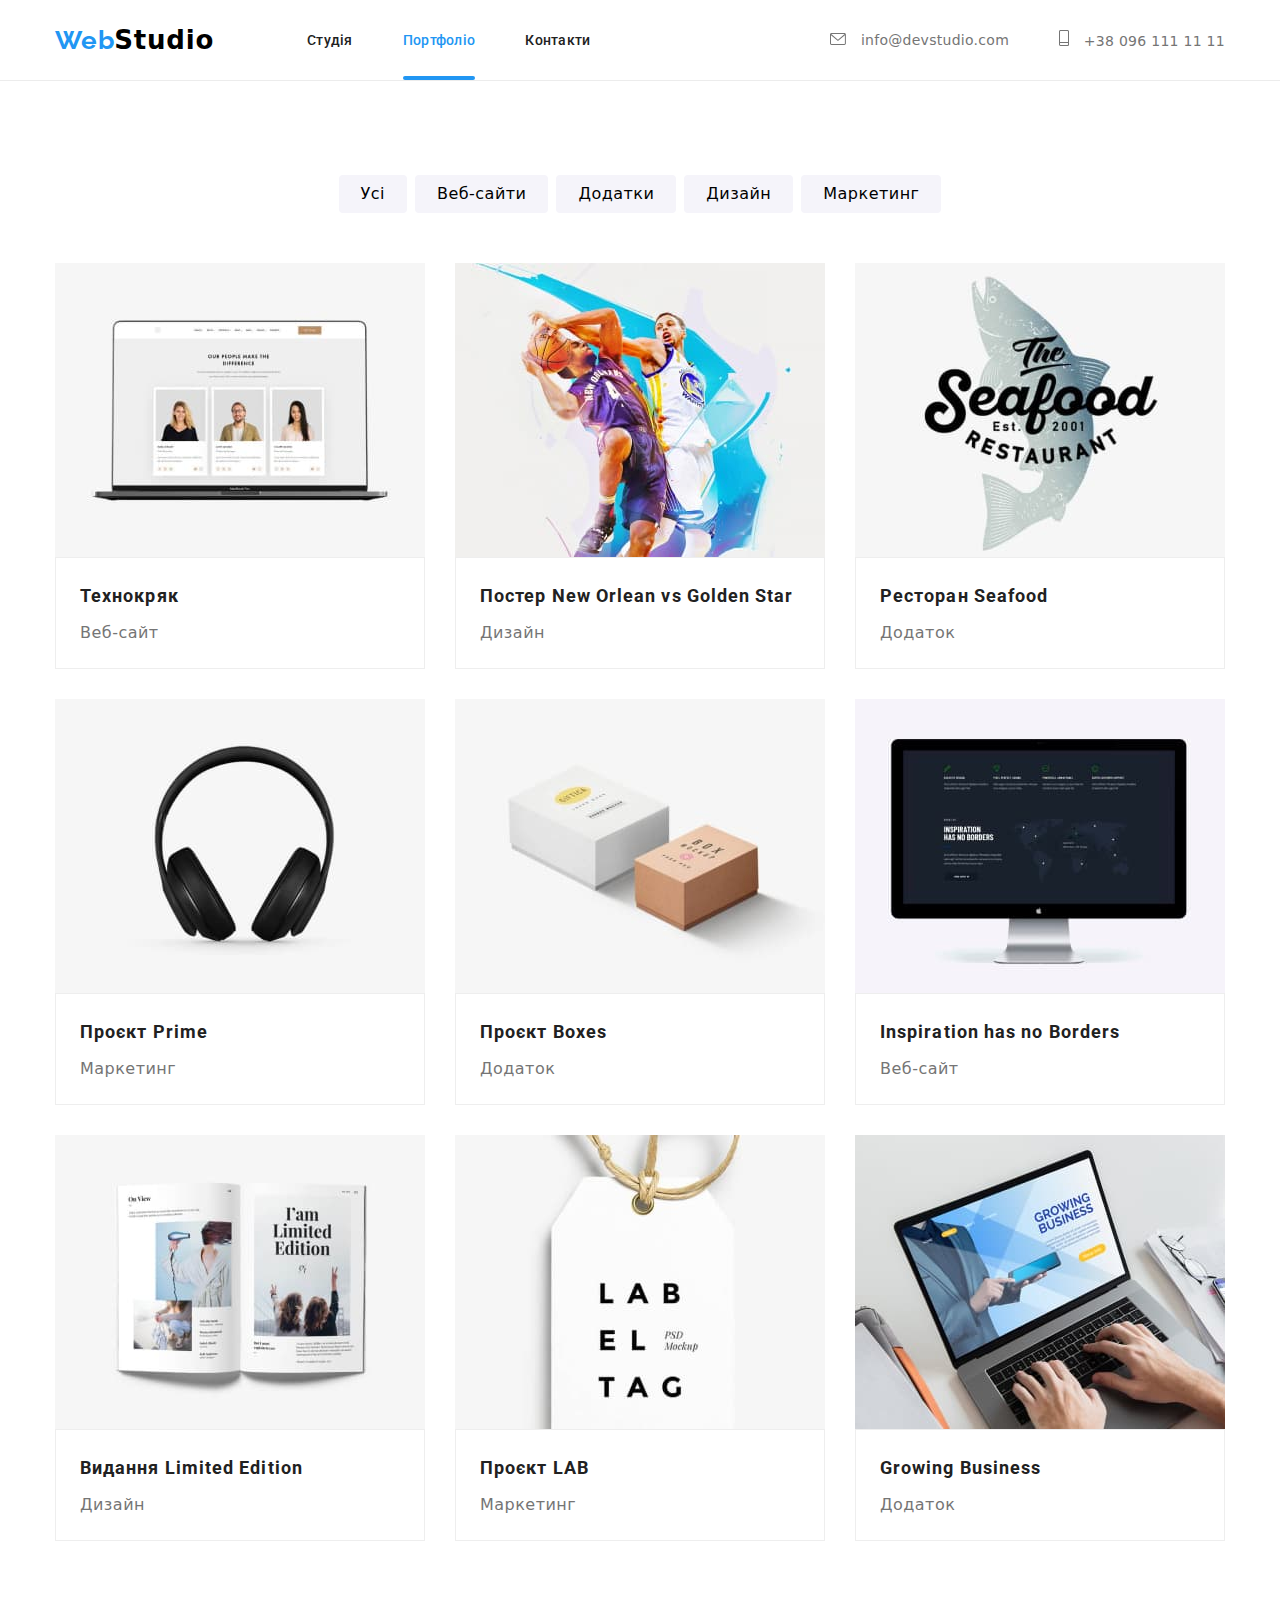
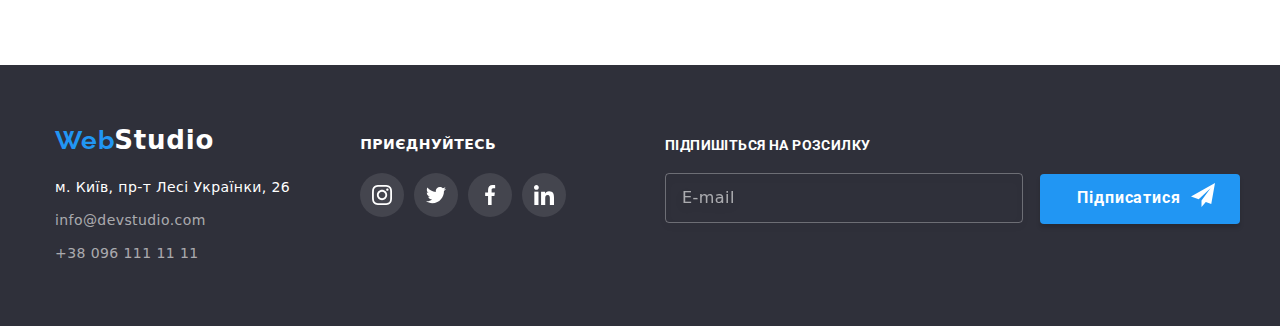
==== commit e6cdb0b9: "Added BEM" ====
--- a/portfolio.html
+++ b/portfolio.html
@@ -19,6 +19,7 @@
 
        <link rel="stylesheet" href="./css/main.min.css" />  
   </head>
+  
   <body>
     <header class="top-page">
       <div class="container container-header">
@@ -69,14 +70,14 @@
           <section class="buttons-and-projects">
             <div class="container-buttons-projects">
               <ul class="button-list">
-                <li><button type="button" class="button-item">Усі</button></li>
+                <li><button type="button" class="button-list__item">Усі</button></li>
                 <li>
-                  <button type="button" class="button-item">Веб-сайти</button>
+                  <button type="button" class="button-list__item">Веб-сайти</button>
                 </li>
-                <li><button type="button" class="button-item">Додатки</button></li>
-                <li><button type="button" class="button-item">Дизайн</button></li>
+                <li><button type="button" class="button-list__item">Додатки</button></li>
+                <li><button type="button" class="button-list__item">Дизайн</button></li>
                 <li>
-                  <button type="button" class="button-item">Маркетинг</button>
+                  <button type="button" class="button-list__item">Маркетинг</button>
                 </li>
               </ul>
 
@@ -84,55 +85,55 @@
 
           <h1 class="projects-hidden">Проекти</h1>
 
-          <ul class="projects-list">
-
-            <li class="projects">
-            
-              <a class="project-link" href="#" target="_blank" rel="noopener nofollow noreferrer">
-            
-                <div class="project-overlay">
-                  <img src="./images/technoduck.jpg" alt="Веб-сайт Технокряк" width="370" height="294" class="project-image" />
-                  <p class="project-text">
+          <ul class="projects">
+
+            <li class="projects__list">
+            
+              <a class="projects__link" href="#" target="_blank" rel="noopener nofollow noreferrer">
+            
+                <div class="project-overlay">
+                  <img src="./images/technoduck.jpg" alt="Веб-сайт Технокряк" width="370" height="294" class="project-overlay__image" />
+                  <p class="project-overlay__text">
                     Ресурс пропонує комплексні пропозиції з різним рівнем функціоналу та сервісів. Все це дозволить відвідувачу
                     отримати
                     вичерпні відомості про компанію чи приватну особу.
                   </p>
                 </div>
-                <div class="project-border">
-                  <h2 class="project-heading">Технокряк</h2>
-                  <p class="project-description">Веб-сайт</p>
+                <div class="projects__border">
+                  <h2 class="projects__heading">Технокряк</h2>
+                  <p class="projects__description">Веб-сайт</p>
                 </div>
               </a>
             </li>
 
 
-            <li class="projects">
-              <a class="project-link" href="#" target="_blank" rel="noopener nofollow noreferrer">
+            <li class="projects__list">
+              <a class="projects__link" href="#" target="_blank" rel="noopener nofollow noreferrer">
             
             
                 <div class="project-overlay">
                   <img src="./images/neworleans.jpg" alt="Постер New Orlean vs Golden Star" width="370" height="294"
-                    class="project-image" />
-                  <p class="project-text">
+                    class="project-overlay__image" />
+                  <p class="project-overlay__text">
                     Ресурс пропонує комплексні пропозиції з різним рівнем функціоналу та сервісів. Все це дозволить відвідувачу
                     отримати
                     вичерпні відомості про компанію чи приватну особу.
                   </p>
             
                 </div>
-                <div class="project-border">
-                  <h2 class="project-heading">
+                <div class="projects__border">
+                  <h2 class="projects__heading">
                     Постер New Orlean vs Golden Star
                   </h2>
-                  <p class="project-description">Дизайн</p>
+                  <p class="projects__description">Дизайн</p>
                 </div>
               </a>
             </li>
 
 
-            <li class="projects">
-              <a
-                class="project-link"
+            <li class="projects__list">
+              <a
+                class="projects__link"
                 href="#"
                 target="_blank"
                 rel="noopener nofollow noreferrer"
@@ -145,26 +146,26 @@
                   alt="Ресторан Seafood"
                   width="370"
                   height="294"
-                  class="project-image"
-              />
-
-
-                <p class="project-text">
+                  class="project-overlay__image"
+              />
+
+
+                <p class="project-overlay__text">
                   Ресурс пропонує комплексні пропозиції з різним рівнем функціоналу та сервісів. Все це дозволить відвідувачу отримати
                   вичерпні відомості про компанію чи приватну особу.
                 </p>
             
              </div>
-              <div class="project-border">
-                <h2 class="project-heading">Ресторан Seafood</h2>
-                <p class="project-description">Додаток</p>
-              </div>
-              </a>
-            </li>
-
-            <li class="projects">
-              <a
-                class="project-link"
+              <div class="projects__border">
+                <h2 class="projects__heading">Ресторан Seafood</h2>
+                <p class="projects__description">Додаток</p>
+              </div>
+              </a>
+            </li>
+
+            <li class="projects__list">
+              <a
+                class="projects__link"
                 href="#"
                 target="_blank"
                 rel="noopener nofollow noreferrer"
@@ -177,25 +178,25 @@
                   alt="Проєкт Prime"
                   width="370"
                   height="294"
-                  class="project-image"
-              />
-            
-                <p class="project-text">
+                  class="project-overlay__image"
+              />
+            
+                <p class="project-overlay__text">
                   Ресурс пропонує комплексні пропозиції з різним рівнем функціоналу та сервісів. Все це дозволить відвідувачу отримати
                   вичерпні відомості про компанію чи приватну особу.
                 </p>
             </div>
-              <div class="project-border">
-                <h2 class="project-heading">Проєкт Prime</h2>
-                <p class="project-description">Маркетинг</p>
-              </div>
-              </a>
-            </li>
-
-
-            <li class="projects">
-              <a
-                class="project-link"
+              <div class="projects__border">
+                <h2 class="projects__heading">Проєкт Prime</h2>
+                <p class="projects__description">Маркетинг</p>
+              </div>
+              </a>
+            </li>
+
+
+            <li class="projects__list">
+              <a
+                class="projects__link"
                 href="#"
                 target="_blank"
                 rel="noopener nofollow noreferrer"
@@ -207,25 +208,25 @@
                   alt="Проєкт Boxes"
                   width="370"
                   height="294"
-                  class="project-image"
-              />
-            
-            
-                <p class="project-text">
+                  class="project-overlay__image"
+              />
+            
+            
+                <p class="project-overlay__text">
                   Ресурс пропонує комплексні пропозиції з різним рівнем функціоналу та сервісів. Все це дозволить відвідувачу отримати
                   вичерпні відомості про компанію чи приватну особу.
                 </p>
             </div>
-              <div class="project-border">
-                <h2 class="project-heading">Проєкт Boxes</h2>
-                <p class="project-description">Додаток</p>
-              </div>
-              </a>
-            </li>
-
-            <li class="projects">
-              <a
-                class="project-link"
+              <div class="projects__border">
+                <h2 class="projects__heading">Проєкт Boxes</h2>
+                <p class="projects__description">Додаток</p>
+              </div>
+              </a>
+            </li>
+
+            <li class="projects__list">
+              <a
+                class="projects__link"
                 href="#"
                 target="_blank"
                 rel="noopener nofollow noreferrer"
@@ -237,26 +238,26 @@
                   alt="Веб-сайт Inspiration has no Borders"
                   width="370"
                   height="294"
-                  class="project-image"
-              />
-            
-                <p class="project-text">
+                  class="project-overlay__image"
+              />
+            
+                <p class="project-overlay__text">
                   Ресурс пропонує комплексні пропозиції з різним рівнем функціоналу та сервісів. Все це дозволить відвідувачу отримати
                   вичерпні відомості про компанію чи приватну особу.
                 </p>
             
             </div>
-              <div class="project-border">
-                <h2 class="project-heading">Inspiration has no Borders</h2>
-                <p class="project-description">Веб-сайт</p>
-              </div>
-
-              </a>
-            </li>
-
-            <li class="projects">
-              <a
-                class="project-link"
+              <div class="projects__border">
+                <h2 class="projects__heading">Inspiration has no Borders</h2>
+                <p class="projects__description">Веб-сайт</p>
+              </div>
+
+              </a>
+            </li>
+
+            <li class="projects__list">
+              <a
+                class="projects__link"
                 href="#"
                 target="_blank"
                 rel="noopener nofollow noreferrer"
@@ -264,30 +265,30 @@
                 <div class="project-overlay">
 
                 <img
-                  class="project-image"
+                  class="project-overlay__image"
                   src="./images/limited.jpg"
                   alt="Видання Limited Edition"
                   width="370"
                   height="294"
               />
             
-                <p class="project-text">
+                <p class="project-overlay__text">
                   Ресурс пропонує комплексні пропозиції з різним рівнем функціоналу та сервісів. Все це дозволить відвідувачу отримати
                   вичерпні відомості про компанію чи приватну особу.
                 </p>
             
             </div>   
             
-              <div class="project-border">
-                <h2 class="project-heading">Видання Limited Edition</h2>
-                <p class="project-description">Дизайн</p>
-              </div>
-              </a>
-            </li>
-
-            <li class="projects">
-              <a
-                class="project-link"
+              <div class="projects__border">
+                <h2 class="projects__heading">Видання Limited Edition</h2>
+                <p class="projects__description">Дизайн</p>
+              </div>
+              </a>
+            </li>
+
+            <li class="projects__list">
+              <a
+                class="projects__link"
                 href="#"
                 target="_blank"
                 rel="noopener nofollow noreferrer"
@@ -295,29 +296,29 @@
                 <div class="project-overlay">
 
                 <img
-                  class="project-image"
+                  class="project-overlay__image"
                   src="./images/lab.jpg"
                   alt="Проєкт LAB"
                   width="370"
                   height="294"
               />
 
-                <p class="project-text">
+                <p class="project-overlay__text">
                   Ресурс пропонує комплексні пропозиції з різним рівнем функціоналу та сервісів. Все це дозволить відвідувачу отримати
                   вичерпні відомості про компанію чи приватну особу.
                 </p>
             </div>
            
-              <div class="project-border">
-                <h2 class="project-heading">Проєкт LAB</h2>
-                <p class="project-description">Маркетинг</p>
-              </div>
-              </a>
-            </li>
-
-            <li class="projects">
-              <a
-                class="project-link"
+              <div class="projects__border">
+                <h2 class="projects__heading">Проєкт LAB</h2>
+                <p class="projects__description">Маркетинг</p>
+              </div>
+              </a>
+            </li>
+
+            <li class="projects__list">
+              <a
+                class="projects__link"
                 href="#"
                 target="_blank"
                 rel="noopener nofollow noreferrer"
@@ -325,23 +326,23 @@
                 
                 <div class="project-overlay">
                   <img
-                  class="project-image"
+                  class="project-overlay__image"
                   src="./images/growingb.jpg"
                   alt="Додаток"
                   width="370"
                   height="294"
               />
             
-                <p class="project-text">
+                <p class="project-overlay__text">
                   Ресурс пропонує комплексні пропозиції з різним рівнем функціоналу та сервісів. Все це дозволить відвідувачу отримати
                   вичерпні відомості про компанію чи приватну особу.
                 </p>
 
                 </div>
             
-              <div class="project-border">
-                <h2 class="project-heading">Growing Business</h2>
-                <p class="project-description">Додаток</p>
+              <div class="projects__border">
+                <h2 class="projects__heading">Growing Business</h2>
+                <p class="projects__description">Додаток</p>
               </div>
             </li>
             </a>
--- a/css/main.min.css
+++ b/css/main.min.css
@@ -1 +1 @@
-:root{--heading-color: #212121;--paragraps-color: #757575;--logo-hover-color: #2196f3;--black-logo-color: #000000;--white-logo-hero-color: #ffffff;--white-transparent-color: rgba(255, 255, 255, 0.6);--head-background-color: #ffffff;--main-background-color: #f5f5f5;--secondary-background-color: #f5f4fa;--footer-background-color: #2f303a;--card-background-color: #eeeeee;--logos-color: #afb1b8}body{font-family:"Roboto",sans-serif;color:var(--heading-color)}html{box-sizing:border-box}*,* ::before,* ::after{box-sizing:inherit}h1,h2,h3,h4,h5,h6,p{margin:0}ul{list-style:none;margin:0;padding:0}/*! modern-normalize v1.1.0 | MIT License | https://github.com/sindresorhus/modern-normalize */*,::before,::after{box-sizing:border-box}html{line-height:1.15;-webkit-text-size-adjust:100%;-moz-tab-size:4;-o-tab-size:4;tab-size:4}body{margin:0;font-family:system-ui,-apple-system,"Segoe UI",Roboto,Helvetica,Arial,sans-serif,"Apple Color Emoji","Segoe UI Emoji"}hr{height:0;color:inherit}abbr[title]{-webkit-text-decoration:underline dotted;text-decoration:underline dotted}b,strong{font-weight:bolder}code,kbd,samp,pre{font-family:ui-monospace,SFMono-Regular,Consolas,"Liberation Mono",Menlo,monospace;font-size:1em}small{font-size:80%}sub,sup{font-size:75%;line-height:0;position:relative;vertical-align:baseline}sub{bottom:-0.25em}sup{top:-0.5em}table{text-indent:0;border-color:inherit}button,input,optgroup,select,textarea{font-family:inherit;font-size:100%;line-height:1.15;margin:0}button,select{text-transform:none}button,[type=button],[type=reset],[type=submit]{-webkit-appearance:button}::-moz-focus-inner{border-style:none;padding:0}:-moz-focusring{outline:1px dotted ButtonText}:-moz-ui-invalid{box-shadow:none}legend{padding:0}progress{vertical-align:baseline}::-webkit-inner-spin-button,::-webkit-outer-spin-button{height:auto}[type=search]{-webkit-appearance:textfield;outline-offset:-2px}::-webkit-search-decoration{-webkit-appearance:none}::-webkit-file-upload-button{-webkit-appearance:button;font:inherit}summary{display:list-item}.logo{color:var(--black-logo-color);font-weight:700;font-size:26px;line-height:1.1923;letter-spacing:.03em;text-decoration:none}.part-logo{color:var(--logo-hover-color);font-family:"Raleway"}.top-page{border-bottom:1px solid #ececec;background-color:var(--head-background-color)}.container-header{display:flex;align-items:center;width:1200px;padding-left:15px;padding-right:15px;margin:0 auto}.navigation{list-style:none;display:flex;align-items:center}.navigation :not(:first-child){margin-left:50px}.navigation :nth-child(2){margin-left:93px}.navigation-list{display:flex}.navigation-link{font-family:"Roboto";font-weight:500;font-size:14px;line-height:1.1428;letter-spacing:.02em;color:var(--heading-color);text-decoration:none;position:relative;display:block;padding-top:32px;padding-bottom:32px}.navigation-link::after{opacity:0}.navigation-link.current::after{content:"";position:absolute;width:100%;height:4px;left:0;bottom:0;background:var(--logo-hover-color);border-radius:2px;opacity:1;transition:color 250ms cubic-bezier(0.4, 0, 0.2, 1)}.navigation-link:hover,.navigation-link:focus{color:var(--logo-hover-color);transition:color 250ms cubic-bezier(0.4, 0, 0.2, 1)}.navigation .navigation-link.current{color:var(--logo-hover-color)}.contacts{list-style:none;display:flex;margin-left:auto;gap:50px;align-items:center}.contacts-logos{fill:currentColor;margin-right:10px}.contact-link{color:var(--paragraps-color);text-decoration:none;font-weight:500;font-size:14px;line-height:1.1428;letter-spacing:.02em;transition:color 250ms cubic-bezier(0.4, 0, 0.2, 1)}.contact-link:hover,.contact-link:focus,.contacts-logos:hover,.contacts-logos:focus{color:var(--logo-hover-color)}.hero{background-color:var(--footer-background-color);padding-top:200px;padding-bottom:200px;background-image:linear-gradient(rgba(47, 48, 58, 0.4), rgba(47, 48, 58, 0.4)),url(../images/overlay.jpg);max-height:1600px;background-repeat:no-repeat;background-position:center;background-size:cover}.container-hero{width:1200px;padding-left:15px;padding-right:15px;margin:0 auto}.hero-title{color:var(--white-logo-hero-color);font-weight:900;font-size:44px;line-height:1.3636;text-align:center;letter-spacing:.06em;text-transform:uppercase}.hero-button{font-family:inherit;font-weight:700;font-size:16px;line-height:1.875;text-align:center;letter-spacing:.06em;color:var(--white-logo-hero-color);background-color:var(--logo-hover-color);padding:10px 32px;display:flex;align-items:center;border:rgba(0,0,0,0);box-shadow:0px 4px 4px rgba(0,0,0,.15);border-radius:4px;margin-left:auto;margin-right:auto;margin-top:30px}.container-advantages{display:flex;width:1200px;padding-left:15px;padding-right:15px;margin-left:auto;margin-right:auto}.advantages{background-color:var(--head-background-color);padding-top:94px;padding-bottom:94px}.advantages-hidden{display:none}.advantages-lists{list-style:none;width:1200px;padding-left:15px;padding-right:15px;display:flex;gap:30px;margin-left:auto;margin-right:auto}.advantages-list{max-width:270px}.advantages-icon-style{width:270px;height:120px;background-color:var(--secondary-background-color);border-radius:4px;display:flex;align-items:center;justify-content:center;margin-bottom:30px}.advantages-list-title{font-size:14px;line-height:1.1428;letter-spacing:.03em;text-transform:uppercase;margin-bottom:10px}.advantages-list-text{color:var(--paragraps-color);font-size:14px;line-height:1.7142;letter-spacing:.03em}.action-section{background-color:var(--head-background-color);padding-bottom:94px}.container-actions{display:flex;flex-direction:column;width:1200px;padding-left:15px;padding-right:15px;margin-left:auto;margin-right:auto}.actions{font-size:36px;line-height:1.1666;text-align:center;letter-spacing:.03em;margin-bottom:50px}.actions-illustrations{list-style:none;display:flex;gap:30px;flex-wrap:wrap}.actions-list{position:relative}.actions-text{font-weight:700;font-size:14px;line-height:16px;text-align:center;letter-spacing:.03em;text-transform:uppercase;color:var(--head-background-color);background-color:rgba(47,48,58,.8);width:100%;height:70px;position:absolute;bottom:0;display:flex;justify-content:center;align-items:center}.container-team{display:flex;flex-direction:column;width:1200px;padding-left:15px;padding-right:15px;margin:0 auto}.team{background-color:var(--secondary-background-color);padding-top:94px;padding-bottom:94px}.team-heading{font-size:36px;line-height:1.1666;text-align:center;letter-spacing:.03em;margin-bottom:50px}.team-list{list-style:none;display:flex;gap:30px}.team-card{box-shadow:0px 1px 3px rgba(0,0,0,.12),0px 1px 1px rgba(0,0,0,.14),0px 2px 1px rgba(0,0,0,.2);border-radius:0px 0px 4px 4px;background-color:var(--head-background-color)}.team-card-image{display:block}.team-text{padding-top:30px;padding-bottom:16px}.team-members{font-weight:500;font-size:16px;line-height:1.1875;text-align:center;letter-spacing:.03em;margin-bottom:10px}.team-job{color:var(--paragraps-color);font-size:16px;line-height:1.1875;text-align:center;letter-spacing:.03em}.social-network-list{display:flex;justify-content:center;gap:10px;margin-bottom:30px}.social-network-item{width:44px;height:44px}.social-network-link{background-color:var(--white-logo-hero-color);border-radius:50%;display:flex;align-items:center;justify-content:center;width:100%;height:100%;transition:background-color 250ms cubic-bezier(0.4, 0, 0.2, 1)}.social-network-logo{fill:var(--logos-color);transition:fill 250ms cubic-bezier(0.4, 0, 0.2, 1)}.social-network-link:hover,.social-network-link:focus{background-color:var(--logo-hover-color)}.social-network-link:hover .social-network-logo{fill:var(--white-logo-hero-color)}.social-network-link:focus .social-network-logo{fill:var(--white-logo-hero-color)}.clients{background-color:var(--head-background-color);padding-top:94px;padding-bottom:94px}.container-clients{display:flex;flex-direction:column;width:1200px;padding-left:15px;padding-right:15px;margin:0 auto}.clients-heading{font-size:36px;line-height:42px;text-align:center;letter-spacing:.03em;color:var(--heading-color);margin-bottom:50px}.clients-list{display:flex;justify-content:center;gap:30px}.clients-list-item{width:170px;height:92px}.clients-link{width:100%;height:100%;display:flex;align-items:center;justify-content:center;border:1px solid var(--logos-color);border-radius:4px}.clients-logo{fill:var(--logos-color);width:106px;height:60px;transition:fill 250ms cubic-bezier(0.4, 0, 0.2, 1),border 250ms cubic-bezier(0.4, 0, 0.2, 1)}.clients-link:hover,.clients-link:focus{border-color:var(--logo-hover-color)}.clients-link:hover .clients-logo{fill:var(--logo-hover-color)}.clients-link:focus .clients-logo{fill:var(--logo-hover-color)}.container-footer{display:flex;width:1200px;padding-left:15px;padding-right:15px;margin:0 auto;align-items:baseline;position:relative}.footer-contacts{margin-right:70px}.bottom-page{background-color:var(--footer-background-color);padding-top:60px;padding-bottom:60px}.logo-footer{color:var(--white-logo-hero-color);font-style:normal;font-weight:700;font-size:26px;line-height:1.1923;letter-spacing:.03em;text-decoration:none;display:flex;margin-bottom:20px;align-items:baseline}.link{list-style:none}.link-address,.link-list,.link-phone{font-style:normal;text-decoration:none;font-size:14px;line-height:1.7142;letter-spacing:.03em;color:var(--white-logo-hero-color);display:flex}.link-address,.link-list{margin-bottom:9px}.link-list,.link-phone{color:var(--white-transparent-color)}.join-us-heading{color:var(--white-logo-hero-color);font-weight:700;font-size:14px;line-height:16px;letter-spacing:.03em;text-transform:uppercase}.join-us-list{display:flex;justify-content:center;margin-top:20px;gap:10px}.join-us-link{background-color:rgba(255,255,255,.1);width:44px;height:44px;display:flex;border-radius:50%;align-items:center;justify-content:center;transition:background-color 250ms cubic-bezier(0.4, 0, 0.2, 1)}.join-us-link:hover,.join-us-link:focus{background-color:var(--logo-hover-color)}.join-us-logo{fill:var(--white-logo-hero-color);display:flex}.footer-form{display:flex;align-items:baseline;right:0;top:12px;position:absolute}.form-position{margin-left:93px}.form-text{display:flex;margin-bottom:20px;font-family:"Roboto";font-style:normal;font-weight:700;font-size:14px;line-height:16px;letter-spacing:.03em;text-transform:uppercase;color:var(--white-logo-hero-color)}.form-input-mail{box-sizing:border-box;width:358px;height:50px;border:1px solid rgba(255,255,255,.3);filter:drop-shadow(0px 4px 4px rgba(0, 0, 0, 0.15));border-radius:4px;background-color:rgba(0,0,0,0);padding-left:16px;cursor:pointer;transition:border-color 250ms cubic-bezier(0.4, 0, 0.2, 1)}.form-input-mail:hover,.form-input-mail:focus{border-color:var(--logo-hover-color)}.form-input-mail:focus{color:var(--head-background-color)}.form-input-mail::-moz-placeholder{font-weight:400;font-size:16px;line-height:1.25px;letter-spacing:.03em;color:rgba(255,255,255,.6)}.form-input-mail:-ms-input-placeholder{font-weight:400;font-size:16px;line-height:1.25px;letter-spacing:.03em;color:rgba(255,255,255,.6)}.form-input-mail::placeholder{font-weight:400;font-size:16px;line-height:1.25px;letter-spacing:.03em;color:rgba(255,255,255,.6)}.footer-button{width:200px;height:50px;padding-right:28px;margin-left:12px;background-color:var(--logo-hover-color);box-shadow:0px 4px 4px rgba(0,0,0,.15);border-radius:4px;border:rgba(0,0,0,0);font-family:"Roboto";font-style:normal;font-weight:700;font-size:16px;line-height:1.88;letter-spacing:.06em;color:#fff;transition:background-color 250ms cubic-bezier(0.4, 0, 0.2, 1)}.footer-button:hover,.footer-button:focus{background-color:#188ce8}.footer-button-logo{position:absolute;fill:var(--head-background-color);margin-left:10px}.overlay{width:100%;height:100%;position:fixed;top:0;left:0;background-color:rgba(0,0,0,.2);opacity:1;transition:opacity 250ms cubic-bezier(0.4, 0, 0.2, 1),visibility 250ms cubic-bezier(0.4, 0, 0.2, 1)}.modal{position:absolute;width:528px;min-height:581px;background:#fff;box-shadow:0px 1px 3px rgba(0,0,0,.12),0px 1px 1px rgba(0,0,0,.14),0px 2px 1px rgba(0,0,0,.2);border-radius:4px;top:50%;left:50%;transform:translate(-50%, -50%) scale(1);transition:transform 250ms linear}.overlay.is-hidden{opacity:0;visibility:hidden;pointer-events:none}.overlay.is-hidden .modal{transform:translate(-50%, -50%) scale(0)}.modal-button{position:absolute;width:30px;height:30px;background-color:rgba(0,0,0,0);border:1px solid rgba(0,0,0,.1);border-radius:50%;display:flex;align-items:center;justify-content:center;cursor:pointer;margin:8px;right:0;transition:border-color 250ms cubic-bezier(0.4, 0, 0.2, 1),fill 250ms cubic-bezier(0.4, 0, 0.2, 1)}.modal-button:hover{fill:var(--logo-hover-color);border-color:var(--logo-hover-color)}.modal-form{margin:41px}.modal-text{display:flex;justify-content:center;font-family:"Roboto";font-style:normal;font-weight:700;font-size:20px;line-height:23px;text-align:center;letter-spacing:.03em;width:448px;height:23px;color:var(--heading-color)}.form-wrap{position:relative}.form-modal-label{display:flex;margin-bottom:4px;margin-top:10px;font-size:12px;line-height:1.166;letter-spacing:.01em;color:var(--paragraps-color)}.form-input{width:448px;height:40px;border-radius:4px;padding-top:11px;padding-bottom:11px;padding-left:42px;padding-right:12px;border:1px solid rgba(33,33,33,.2);transition:border-color 250ms cubic-bezier(0.4, 0, 0.2, 1)}.form-wrap:focus .form-imput{border-color:var(--logo-hover-color)}.form-input:hover,.form-input:focus{border-color:var(--logo-hover-color)}.form-input:focus+.modal-svg,.form-input:hover+.modal-svg{fill:var(--logo-hover-color)}.form-input:active,:hover,:focus{outline:0;outline-offset:0}.modal-svg{position:absolute;top:50%;margin-left:12px;left:0;transform:translateY(-50%);fill:var(--heading-color);transition:fill 250ms cubic-bezier(0.4, 0, 0.2, 1)}.textarea-box{width:448px;height:120px;padding:12px 16px;border:1px solid rgba(33,33,33,.2);border-radius:4px}.textarea-box:hover,.textarea-box:focus{border-color:var(--logo-hover-color)}.textarea-box::-moz-placeholder{font-size:12px;line-height:14px;letter-spacing:.01em;color:rgba(117,117,117,.5)}.textarea-box:-ms-input-placeholder{font-size:12px;line-height:14px;letter-spacing:.01em;color:rgba(117,117,117,.5)}.textarea-box::placeholder{font-size:12px;line-height:14px;letter-spacing:.01em;color:rgba(117,117,117,.5)}.checkbox{margin-top:20px;display:flex;align-items:center}.checkbox-icon-hide{position:absolute;width:1px;height:1px;margin:-1px;border:0;padding:0;clip:rect(0 0 0 0);overflow:hidden}.conditions-terms{display:flex;align-items:center;margin-left:13px}.icon-check{fill:rgba(0,0,0,0);position:absolute}.checkbox-icon-hide:checked+.icon-empty{background-color:var(--logo-hover-color);border-color:var(--logo-hover-color);background-size:contain;background-origin:border-box}.checkbox-icon-hide:checked~.icon-check{fill:var(--head-background-color)}.icon-empty{display:inline-block;width:16px;height:15px;border:2px solid #212121;border-radius:2px;position:absolute}.conditions-text{margin-left:25px;font-size:14px;line-height:1.71;letter-spacing:.03em;color:var(--paragraps-color)}.conditions-link{margin-left:5px;font-size:14px;line-height:1,71;letter-spacing:.03em;color:var(--logo-hover-color)}.modal-window-button{margin-top:30px;font-weight:700;justify-content:center;align-items:center;display:flex;margin-left:auto;margin-right:auto;width:200px;height:50px;background-color:var(--logo-hover-color);box-shadow:0px 4px 4px rgba(0,0,0,.15);border-radius:4px;border:rgba(0,0,0,0);font-size:16px;line-height:1.88;letter-spacing:.06em;color:var(--white-logo-hero-color);cursor:pointer;transition:background-color 250ms cubic-bezier(0.4, 0, 0.2, 1)}.modal-window-button:hover{background-color:#188ce8}.buttons-and-projects{background-color:var(--head-background-color);padding-top:94px;padding-bottom:94px}.container-buttons-projects{width:1200px;padding-left:15px;padding-right:15px;margin-left:auto;margin-right:auto}.button-list{font-family:inherit;list-style:none;gap:8px;justify-content:center;display:flex;margin-bottom:50px}.button-item{font-family:inherit;font-weight:500;font-size:16px;line-height:1.625;text-align:center;letter-spacing:.03em;background-color:var(--secondary-background-color);border:none;cursor:pointer;border-radius:4px;padding:6px 22px;transition:background-color 250ms cubic-bezier(0.4, 0, 0.2, 1),box-shadow 250ms cubic-bezier(0.4, 0, 0.2, 1),color 250ms cubic-bezier(0.4, 0, 0.2, 1)}.button-item:hover,.button-item:focus{background-color:var(--logo-hover-color);color:var(--white-logo-hero-color);box-shadow:0px 3px 1px rgba(0,0,0,.1),0px 1px 2px rgba(0,0,0,.08),0px 2px 2px rgba(0,0,0,.12)}.projects-hidden{display:none}.projects-list{list-style:none;display:flex;flex-wrap:wrap;-moz-column-gap:30px;column-gap:30px;row-gap:30px}.projects{font-size:18px;line-height:2;letter-spacing:.06em;background-color:var(--white-logo-hero-color);flex-basis:calc((100% - 60px)/3);transition:box-shadow 250ms cubic-bezier(0.4, 0, 0.2, 1)}.projects:hover{box-shadow:0px 1px 1px rgba(0,0,0,.12),0px 4px 4px rgba(0,0,0,.06),1px 4px 6px rgba(0,0,0,.16)}.project-border{border:1px solid var(--card-background-color);padding:20px 24px}.project-heading{font-size:18px;line-height:2;letter-spacing:.06em}.project-description{font-size:16px;line-height:1.875;letter-spacing:.03em;color:var(--paragraps-color);margin-top:4px}.project-link{text-decoration:none;color:var(--heading-color)}.project-overlay{position:relative;overflow:hidden}.project-image{display:block}.project-text{text-decoration:none;font-size:18px;line-height:1.56;letter-spacing:.03em;color:var(--white-logo-hero-color);background-color:rgba(33,150,243,.9);padding-top:63px;padding-bottom:63px;padding-left:24px;padding-right:24px;position:absolute;width:100%;height:100%;opacity:0;transform:translateY(0);transition:transform 250ms cubic-bezier(0.4, 0, 0.2, 1),opacity 250ms cubic-bezier(0.4, 0, 0.2, 1)}.project-link:hover .project-text{transform:translateY(-100%);opacity:1}/*# sourceMappingURL=main.min.css.map */+:root{--heading-color: #212121;--paragraps-color: #757575;--logo-hover-color: #2196f3;--black-logo-color: #000000;--white-logo-hero-color: #ffffff;--white-transparent-color: rgba(255, 255, 255, 0.6);--head-background-color: #ffffff;--main-background-color: #f5f5f5;--secondary-background-color: #f5f4fa;--footer-background-color: #2f303a;--card-background-color: #eeeeee;--logos-color: #afb1b8}body{font-family:"Roboto",sans-serif;color:var(--heading-color)}html{box-sizing:border-box}*,* ::before,* ::after{box-sizing:inherit}h1,h2,h3,h4,h5,h6,p{margin:0}ul{list-style:none;margin:0;padding:0}/*! modern-normalize v1.1.0 | MIT License | https://github.com/sindresorhus/modern-normalize */*,::before,::after{box-sizing:border-box}html{line-height:1.15;-webkit-text-size-adjust:100%;-moz-tab-size:4;-o-tab-size:4;tab-size:4}body{margin:0;font-family:system-ui,-apple-system,"Segoe UI",Roboto,Helvetica,Arial,sans-serif,"Apple Color Emoji","Segoe UI Emoji"}hr{height:0;color:inherit}abbr[title]{-webkit-text-decoration:underline dotted;text-decoration:underline dotted}b,strong{font-weight:bolder}code,kbd,samp,pre{font-family:ui-monospace,SFMono-Regular,Consolas,"Liberation Mono",Menlo,monospace;font-size:1em}small{font-size:80%}sub,sup{font-size:75%;line-height:0;position:relative;vertical-align:baseline}sub{bottom:-0.25em}sup{top:-0.5em}table{text-indent:0;border-color:inherit}button,input,optgroup,select,textarea{font-family:inherit;font-size:100%;line-height:1.15;margin:0}button,select{text-transform:none}button,[type=button],[type=reset],[type=submit]{-webkit-appearance:button}::-moz-focus-inner{border-style:none;padding:0}:-moz-focusring{outline:1px dotted ButtonText}:-moz-ui-invalid{box-shadow:none}legend{padding:0}progress{vertical-align:baseline}::-webkit-inner-spin-button,::-webkit-outer-spin-button{height:auto}[type=search]{-webkit-appearance:textfield;outline-offset:-2px}::-webkit-search-decoration{-webkit-appearance:none}::-webkit-file-upload-button{-webkit-appearance:button;font:inherit}summary{display:list-item}.logo{color:var(--black-logo-color);font-weight:700;font-size:26px;line-height:1.1923;letter-spacing:.03em;text-decoration:none}.part-logo{color:var(--logo-hover-color);font-family:"Raleway"}.top-page{border-bottom:1px solid #ececec;background-color:var(--head-background-color)}.container-header{display:flex;align-items:center;width:1200px;padding-left:15px;padding-right:15px;margin:0 auto}.navigation{list-style:none;display:flex;align-items:center}.navigation :not(:first-child){margin-left:50px}.navigation :nth-child(2){margin-left:93px}.navigation-link{font-family:"Roboto";font-weight:500;font-size:14px;line-height:1.1428;letter-spacing:.02em;color:var(--heading-color);text-decoration:none;position:relative;display:block;padding-top:32px;padding-bottom:32px}.navigation-link::after{opacity:0}.navigation-link.current::after{content:"";position:absolute;width:100%;height:4px;left:0;bottom:0;background:var(--logo-hover-color);border-radius:2px;opacity:1;transition:color 250ms cubic-bezier(0.4, 0, 0.2, 1)}.navigation-link:hover,.navigation-link:focus{color:var(--logo-hover-color);transition:color 250ms cubic-bezier(0.4, 0, 0.2, 1)}.navigation .navigation-link.current{color:var(--logo-hover-color)}.contacts{list-style:none;display:flex;margin-left:auto;gap:50px;align-items:center}.contacts-logos{fill:currentColor;margin-right:10px}.contact-link{color:var(--paragraps-color);text-decoration:none;font-weight:500;font-size:14px;line-height:1.1428;letter-spacing:.02em;transition:color 250ms cubic-bezier(0.4, 0, 0.2, 1)}.contact-link:hover,.contact-link:focus,.contacts-logos:hover,.contacts-logos:focus{color:var(--logo-hover-color)}.hero{background-color:var(--footer-background-color);padding-top:200px;padding-bottom:200px;background-image:linear-gradient(rgba(47, 48, 58, 0.4), rgba(47, 48, 58, 0.4)),url(../images/overlay.jpg);max-height:1600px;background-repeat:no-repeat;background-position:center;background-size:cover}.container-hero{width:1200px;padding-left:15px;padding-right:15px;margin:0 auto}.hero-title{color:var(--white-logo-hero-color);font-weight:900;font-size:44px;line-height:1.3636;text-align:center;letter-spacing:.06em;text-transform:uppercase}.hero-button{font-family:inherit;font-weight:700;font-size:16px;line-height:1.875;text-align:center;letter-spacing:.06em;color:var(--white-logo-hero-color);background-color:var(--logo-hover-color);padding:10px 32px;display:flex;align-items:center;border:rgba(0,0,0,0);box-shadow:0px 4px 4px rgba(0,0,0,.15);border-radius:4px;margin-left:auto;margin-right:auto;margin-top:30px}.advantages{background-color:var(--head-background-color);padding-top:94px;padding-bottom:94px}.container-advantages{display:flex;width:1200px;padding-left:15px;padding-right:15px;margin-left:auto;margin-right:auto}.advantages-hidden{display:none}.advantages-list{list-style:none;width:1200px;padding-left:15px;padding-right:15px;display:flex;gap:30px;margin-left:auto;margin-right:auto}.advantages-list__item{max-width:270px}.advantages-list__icon{width:270px;height:120px;background-color:var(--secondary-background-color);border-radius:4px;display:flex;align-items:center;justify-content:center;margin-bottom:30px}.advantages-list__title{font-size:14px;line-height:1.1428;letter-spacing:.03em;text-transform:uppercase;margin-bottom:10px}.advantages-list__text{color:var(--paragraps-color);font-size:14px;line-height:1.7142;letter-spacing:.03em}.action-section{background-color:var(--head-background-color);padding-bottom:94px}.container-actions{display:flex;flex-direction:column;width:1200px;padding-left:15px;padding-right:15px;margin-left:auto;margin-right:auto}.actions{font-size:36px;line-height:1.1666;text-align:center;letter-spacing:.03em;margin-bottom:50px}.actions-illustrations{list-style:none;display:flex;gap:30px;flex-wrap:wrap}.actions-list{position:relative}.actions-text{font-weight:700;font-size:14px;line-height:16px;text-align:center;letter-spacing:.03em;text-transform:uppercase;color:var(--head-background-color);background-color:rgba(47,48,58,.8);width:100%;height:70px;position:absolute;bottom:0;display:flex;justify-content:center;align-items:center}.container-team{display:flex;flex-direction:column;width:1200px;padding-left:15px;padding-right:15px;margin:0 auto}.team{background-color:var(--secondary-background-color);padding-top:94px;padding-bottom:94px}.team-heading{font-size:36px;line-height:1.1666;text-align:center;letter-spacing:.03em;margin-bottom:50px}.team-list{list-style:none;display:flex;gap:30px}.team-card{box-shadow:0px 1px 3px rgba(0,0,0,.12),0px 1px 1px rgba(0,0,0,.14),0px 2px 1px rgba(0,0,0,.2);border-radius:0px 0px 4px 4px;background-color:var(--head-background-color)}.team-card-image{display:block}.team-text{padding-top:30px;padding-bottom:16px}.team-members{font-weight:500;font-size:16px;line-height:1.1875;text-align:center;letter-spacing:.03em;margin-bottom:10px}.team-job{color:var(--paragraps-color);font-size:16px;line-height:1.1875;text-align:center;letter-spacing:.03em}.social-network-list{display:flex;justify-content:center;gap:10px;margin-bottom:30px}.social-network-item{width:44px;height:44px}.social-network-link{background-color:var(--white-logo-hero-color);border-radius:50%;display:flex;align-items:center;justify-content:center;width:100%;height:100%;transition:background-color 250ms cubic-bezier(0.4, 0, 0.2, 1)}.social-network-logo{fill:var(--logos-color);transition:fill 250ms cubic-bezier(0.4, 0, 0.2, 1)}.social-network-link:hover,.social-network-link:focus{background-color:var(--logo-hover-color)}.social-network-link:hover .social-network-logo{fill:var(--white-logo-hero-color)}.social-network-link:focus .social-network-logo{fill:var(--white-logo-hero-color)}.clients{background-color:var(--head-background-color);padding-top:94px;padding-bottom:94px}.container-clients{display:flex;flex-direction:column;width:1200px;padding-left:15px;padding-right:15px;margin:0 auto}.clients-heading{font-size:36px;line-height:42px;text-align:center;letter-spacing:.03em;color:var(--heading-color);margin-bottom:50px}.clients-list{display:flex;justify-content:center;gap:30px}.clients-list-item{width:170px;height:92px}.clients-link{width:100%;height:100%;display:flex;align-items:center;justify-content:center;border:1px solid var(--logos-color);border-radius:4px}.clients-logo{fill:var(--logos-color);width:106px;height:60px;transition:fill 250ms cubic-bezier(0.4, 0, 0.2, 1),border 250ms cubic-bezier(0.4, 0, 0.2, 1)}.clients-link:hover,.clients-link:focus{border-color:var(--logo-hover-color)}.clients-link:hover .clients-logo{fill:var(--logo-hover-color)}.clients-link:focus .clients-logo{fill:var(--logo-hover-color)}.container-footer{display:flex;width:1200px;padding-left:15px;padding-right:15px;margin:0 auto;align-items:baseline;position:relative}.footer-contacts{margin-right:70px}.bottom-page{background-color:var(--footer-background-color);padding-top:60px;padding-bottom:60px}.logo-footer{color:var(--white-logo-hero-color);font-style:normal;font-weight:700;font-size:26px;line-height:1.1923;letter-spacing:.03em;text-decoration:none;display:flex;margin-bottom:20px;align-items:baseline}.link{list-style:none}.link-address,.link-list,.link-phone{font-style:normal;text-decoration:none;font-size:14px;line-height:1.7142;letter-spacing:.03em;color:var(--white-logo-hero-color);display:flex}.link-address,.link-list{margin-bottom:9px}.link-list,.link-phone{color:var(--white-transparent-color)}.join-us-heading{color:var(--white-logo-hero-color);font-weight:700;font-size:14px;line-height:16px;letter-spacing:.03em;text-transform:uppercase}.join-us-list{display:flex;justify-content:center;margin-top:20px;gap:10px}.join-us-link{background-color:rgba(255,255,255,.1);width:44px;height:44px;display:flex;border-radius:50%;align-items:center;justify-content:center;transition:background-color 250ms cubic-bezier(0.4, 0, 0.2, 1)}.join-us-link:hover,.join-us-link:focus{background-color:var(--logo-hover-color)}.join-us-logo{fill:var(--white-logo-hero-color);display:flex}.footer-form{display:flex;align-items:baseline;right:0;top:12px;position:absolute}.form-position{margin-left:93px}.form-text{display:flex;margin-bottom:20px;font-family:"Roboto";font-style:normal;font-weight:700;font-size:14px;line-height:16px;letter-spacing:.03em;text-transform:uppercase;color:var(--white-logo-hero-color)}.form-input-mail{box-sizing:border-box;width:358px;height:50px;border:1px solid rgba(255,255,255,.3);filter:drop-shadow(0px 4px 4px rgba(0, 0, 0, 0.15));border-radius:4px;background-color:rgba(0,0,0,0);padding-left:16px;cursor:pointer;transition:border-color 250ms cubic-bezier(0.4, 0, 0.2, 1)}.form-input-mail:hover,.form-input-mail:focus{border-color:var(--logo-hover-color)}.form-input-mail:focus{color:var(--head-background-color)}.form-input-mail::-moz-placeholder{font-weight:400;font-size:16px;line-height:1.25px;letter-spacing:.03em;color:rgba(255,255,255,.6)}.form-input-mail:-ms-input-placeholder{font-weight:400;font-size:16px;line-height:1.25px;letter-spacing:.03em;color:rgba(255,255,255,.6)}.form-input-mail::placeholder{font-weight:400;font-size:16px;line-height:1.25px;letter-spacing:.03em;color:rgba(255,255,255,.6)}.footer-button{width:200px;height:50px;padding-right:28px;margin-left:12px;background-color:var(--logo-hover-color);box-shadow:0px 4px 4px rgba(0,0,0,.15);border-radius:4px;border:rgba(0,0,0,0);font-family:"Roboto";font-style:normal;font-weight:700;font-size:16px;line-height:1.88;letter-spacing:.06em;color:#fff;transition:background-color 250ms cubic-bezier(0.4, 0, 0.2, 1)}.footer-button:hover,.footer-button:focus{background-color:#188ce8}.footer-button-logo{position:absolute;fill:var(--head-background-color);margin-left:10px}.overlay{width:100%;height:100%;position:fixed;top:0;left:0;background-color:rgba(0,0,0,.2);opacity:1;transition:opacity 250ms cubic-bezier(0.4, 0, 0.2, 1),visibility 250ms cubic-bezier(0.4, 0, 0.2, 1)}.modal{position:absolute;width:528px;min-height:581px;background:#fff;box-shadow:0px 1px 3px rgba(0,0,0,.12),0px 1px 1px rgba(0,0,0,.14),0px 2px 1px rgba(0,0,0,.2);border-radius:4px;top:50%;left:50%;transform:translate(-50%, -50%) scale(1);transition:transform 250ms linear}.overlay.is-hidden{opacity:0;visibility:hidden;pointer-events:none}.overlay.is-hidden .modal{transform:translate(-50%, -50%) scale(0)}.modal-button{position:absolute;width:30px;height:30px;background-color:rgba(0,0,0,0);border:1px solid rgba(0,0,0,.1);border-radius:50%;display:flex;align-items:center;justify-content:center;cursor:pointer;margin:8px;right:0;transition:border-color 250ms cubic-bezier(0.4, 0, 0.2, 1),fill 250ms cubic-bezier(0.4, 0, 0.2, 1)}.modal-button:hover{fill:var(--logo-hover-color);border-color:var(--logo-hover-color)}.modal-form{margin:41px}.modal-text{display:flex;justify-content:center;font-family:"Roboto";font-style:normal;font-weight:700;font-size:20px;line-height:23px;text-align:center;letter-spacing:.03em;width:448px;height:23px;color:var(--heading-color)}.form-wrap{position:relative}.form-modal-label{display:flex;margin-bottom:4px;margin-top:10px;font-size:12px;line-height:1.166;letter-spacing:.01em;color:var(--paragraps-color)}.form-input{width:448px;height:40px;border-radius:4px;padding-top:11px;padding-bottom:11px;padding-left:42px;padding-right:12px;border:1px solid rgba(33,33,33,.2);transition:border-color 250ms cubic-bezier(0.4, 0, 0.2, 1)}.form-wrap:focus .form-imput{border-color:var(--logo-hover-color)}.form-input:hover,.form-input:focus{border-color:var(--logo-hover-color)}.form-input:focus+.modal-svg,.form-input:hover+.modal-svg{fill:var(--logo-hover-color)}.form-input:active,:hover,:focus{outline:0;outline-offset:0}.modal-svg{position:absolute;top:50%;margin-left:12px;left:0;transform:translateY(-50%);fill:var(--heading-color);transition:fill 250ms cubic-bezier(0.4, 0, 0.2, 1)}.textarea-box{width:448px;height:120px;padding:12px 16px;border:1px solid rgba(33,33,33,.2);border-radius:4px}.textarea-box:hover,.textarea-box:focus{border-color:var(--logo-hover-color)}.textarea-box::-moz-placeholder{font-size:12px;line-height:14px;letter-spacing:.01em;color:rgba(117,117,117,.5)}.textarea-box:-ms-input-placeholder{font-size:12px;line-height:14px;letter-spacing:.01em;color:rgba(117,117,117,.5)}.textarea-box::placeholder{font-size:12px;line-height:14px;letter-spacing:.01em;color:rgba(117,117,117,.5)}.checkbox{margin-top:20px;display:flex;align-items:center}.checkbox-icon-hide{position:absolute;width:1px;height:1px;margin:-1px;border:0;padding:0;clip:rect(0 0 0 0);overflow:hidden}.conditions-terms{display:flex;align-items:center;margin-left:13px}.icon-check{fill:rgba(0,0,0,0);position:absolute}.checkbox-icon-hide:checked+.icon-empty{background-color:var(--logo-hover-color);border-color:var(--logo-hover-color);background-size:contain;background-origin:border-box}.checkbox-icon-hide:checked~.icon-check{fill:var(--head-background-color)}.icon-empty{display:inline-block;width:16px;height:15px;border:2px solid #212121;border-radius:2px;position:absolute}.conditions-text{margin-left:25px;font-size:14px;line-height:1.71;letter-spacing:.03em;color:var(--paragraps-color)}.conditions-link{margin-left:5px;font-size:14px;line-height:1,71;letter-spacing:.03em;color:var(--logo-hover-color)}.modal-window-button{margin-top:30px;font-weight:700;justify-content:center;align-items:center;display:flex;margin-left:auto;margin-right:auto;width:200px;height:50px;background-color:var(--logo-hover-color);box-shadow:0px 4px 4px rgba(0,0,0,.15);border-radius:4px;border:rgba(0,0,0,0);font-size:16px;line-height:1.88;letter-spacing:.06em;color:var(--white-logo-hero-color);cursor:pointer;transition:background-color 250ms cubic-bezier(0.4, 0, 0.2, 1)}.modal-window-button:hover{background-color:#188ce8}.buttons-and-projects{background-color:var(--head-background-color);padding-top:94px;padding-bottom:94px}.container-buttons-projects{width:1200px;padding-left:15px;padding-right:15px;margin-left:auto;margin-right:auto}.button-list{font-family:inherit;list-style:none;gap:8px;justify-content:center;display:flex;margin-bottom:50px}.button-list__item{font-family:inherit;font-weight:500;font-size:16px;line-height:1.625;text-align:center;letter-spacing:.03em;background-color:var(--secondary-background-color);border:none;cursor:pointer;border-radius:4px;padding:6px 22px;transition:background-color 250ms cubic-bezier(0.4, 0, 0.2, 1),box-shadow 250ms cubic-bezier(0.4, 0, 0.2, 1),color 250ms cubic-bezier(0.4, 0, 0.2, 1)}.button-list__item:hover,.button-list__item:focus{background-color:var(--logo-hover-color);color:var(--white-logo-hero-color);box-shadow:0px 3px 1px rgba(0,0,0,.1),0px 1px 2px rgba(0,0,0,.08),0px 2px 2px rgba(0,0,0,.12)}.projects-hidden{display:none}.projects{list-style:none;display:flex;flex-wrap:wrap;-moz-column-gap:30px;column-gap:30px;row-gap:30px}.projects__list{font-size:18px;line-height:2;letter-spacing:.06em;background-color:var(--white-logo-hero-color);flex-basis:calc((100% - 60px)/3);transition:box-shadow 250ms cubic-bezier(0.4, 0, 0.2, 1)}.projects__list:hover{box-shadow:0px 1px 1px rgba(0,0,0,.12),0px 4px 4px rgba(0,0,0,.06),1px 4px 6px rgba(0,0,0,.16)}.projects__link{text-decoration:none;color:var(--heading-color)}.project-overlay{position:relative;overflow:hidden}.project-overlay__image{display:block}.project-overlay__text{text-decoration:none;font-size:18px;line-height:1.56;letter-spacing:.03em;color:var(--white-logo-hero-color);background-color:rgba(33,150,243,.9);padding-top:63px;padding-bottom:63px;padding-left:24px;padding-right:24px;position:absolute;width:100%;height:100%;opacity:0;transform:translateY(0);transition:transform 250ms cubic-bezier(0.4, 0, 0.2, 1),opacity 250ms cubic-bezier(0.4, 0, 0.2, 1)}.projects__link:hover .project-overlay__text{transform:translateY(-100%);opacity:1}.projects__border{border:1px solid var(--card-background-color);padding:20px 24px}.projects__heading{font-family:"Roboto";font-style:normal;font-weight:700;font-size:18px;line-height:2;letter-spacing:.06em}.projects__description{font-size:16px;line-height:1.875;letter-spacing:.03em;color:var(--paragraps-color);margin-top:4px}/*# sourceMappingURL=main.min.css.map */